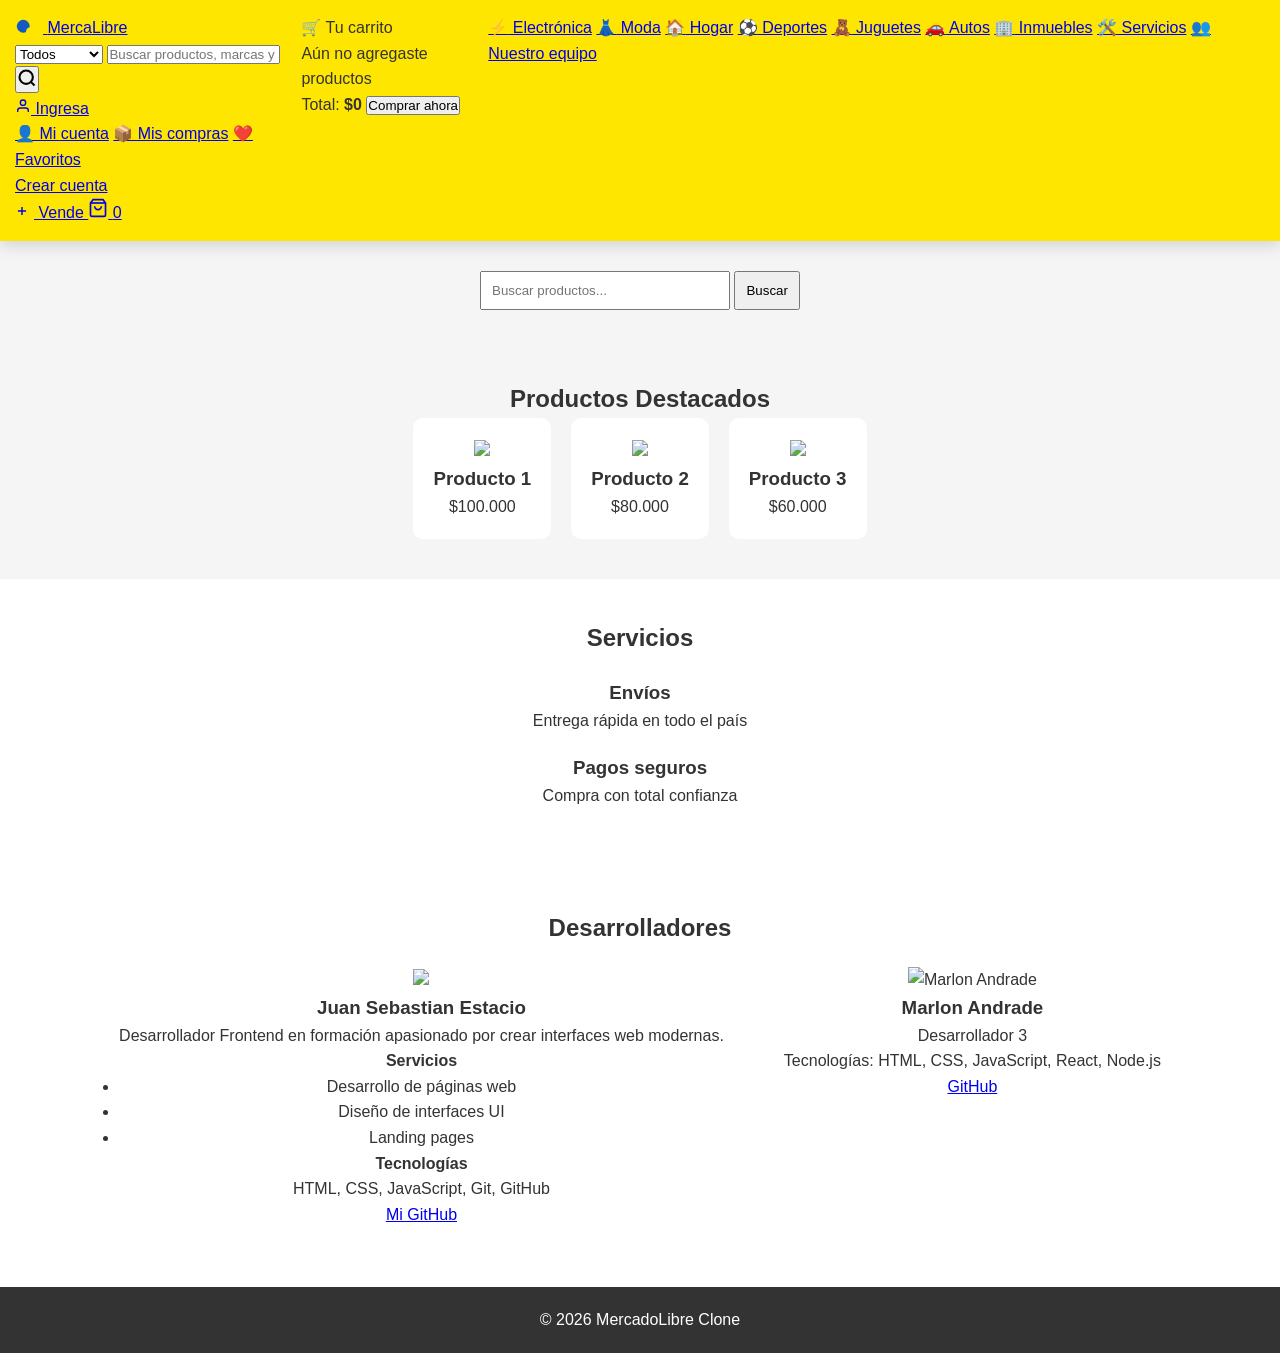
==== index.html @ 64232b06 "fix: corrige rutas de CSS y JS" ====
<!DOCTYPE html>
<html lang="es">

<head>
  <meta charset="UTF-8">
  <title>MercadoLibre Clone</title>
  <link rel="stylesheet" href="style.css">
  <script src="script.js" defer></script>
</head>

<body>

  <!-- ═══════════════════════════════════════ NAVBAR ═══════════════════════════════════════ -->
<nav class="navbar">
  <div class="nav-inner">
    <a href="#" class="logo">
      <svg width="22" height="22" viewBox="0 0 24 24" fill="none" style="display:inline;vertical-align:middle;margin-right:6px">
        <circle cx="9" cy="9" r="7" fill="#1259C3"/><circle cx="17" cy="15" r="5" fill="#FFE600"/>
      </svg>
      <span class="logo-merca">Merca</span><span class="logo-libre">Libre</span>
    </a>

    <div class="search-bar">
      <select class="search-category" id="searchCategory">
        <option>Todos</option>
        <option>Electrónica</option>
        <option>Moda</option>
        <option>Hogar</option>
        <option>Deportes</option>
      </select>
      <input type="text" id="searchInput" placeholder="Buscar productos, marcas y más..."/>
      <button onclick="buscarProducto()">
        <svg xmlns="http://www.w3.org/2000/svg" width="20" height="20" fill="none"
             viewBox="0 0 24 24" stroke="currentColor" stroke-width="2.5">
          <circle cx="11" cy="11" r="8"/><path d="M21 21l-4.35-4.35"/>
        </svg>
      </button>
    </div>

    <div class="nav-links">
      <div class="nav-user-menu">
        <a href="#" class="nav-user-btn">
          <svg width="16" height="16" fill="none" viewBox="0 0 24 24" stroke="currentColor" stroke-width="2">
            <path d="M20 21v-2a4 4 0 0 0-4-4H8a4 4 0 0 0-4 4v2"/>
            <circle cx="12" cy="7" r="4"/>
          </svg>
          Ingresa
        </a>
        <div class="user-dropdown">
          <a href="#">👤 Mi cuenta</a>
          <a href="#">📦 Mis compras</a>
          <a href="#">❤️ Favoritos</a>
          <div class="dropdown-divider"></div>
          <a href="#">Crear cuenta</a>
        </div>
      </div>

      <a href="#" class="nav-sell">
        <svg width="14" height="14" fill="none" viewBox="0 0 24 24" stroke="currentColor" stroke-width="2.5" style="margin-right:5px">
          <path d="M12 5v14M5 12h14"/>
        </svg>
        Vende
      </a>

      <a href="#" class="nav-cart" id="cartBtn" onclick="toggleCart(event)">
        <svg width="20" height="20" fill="none" viewBox="0 0 24 24" stroke="currentColor" stroke-width="2">
          <path d="M6 2L3 6v14a2 2 0 002 2h14a2 2 0 002-2V6l-3-4z"/>
          <line x1="3" y1="6" x2="21" y2="6"/>
          <path d="M16 10a4 4 0 01-8 0"/>
        </svg>
        <span class="cart-badge" id="cartBadge">0</span>
      </a>
    </div>
  </div>

  <!-- Mini carrito desplegable -->
  <div class="mini-cart" id="miniCart">
    <p class="mini-cart-title">🛒 Tu carrito</p>
    <div id="miniCartItems"><p class="empty-cart">Aún no agregaste productos</p></div>
    <div class="mini-cart-footer">
      <span>Total: <strong id="cartTotal">$0</strong></span>
      <button class="btn-checkout">Comprar ahora</button>
    </div>
  </div>

  <div class="nav-cats">
    <a href="#"><span>⚡</span> Electrónica</a>
    <a href="#"><span>👗</span> Moda</a>
    <a href="#"><span>🏠</span> Hogar</a>
    <a href="#"><span>⚽</span> Deportes</a>
    <a href="#"><span>🧸</span> Juguetes</a>
    <a href="#"><span>🚗</span> Autos</a>
    <a href="#"><span>🏢</span> Inmuebles</a>
    <a href="#"><span>🛠️</span> Servicios</a>
    <a href="#portafolio" class="nav-cats-special"><span>👥</span> Nuestro equipo</a>
  </div>
</nav>

  <!-- BUSCADOR -->
  <section class="search">
    <input type="text" placeholder="Buscar productos...">
    <button>Buscar</button>
  </section>

  <!-- PRODUCTOS DESTACADOS -->
  <section class="products">

    <h2>Productos Destacados</h2>

    <div class="product-container">

      <div class="product-card">
        <img src="https://via.placeholder.com/150">
        <h3>Producto 1</h3>
        <p>$100.000</p>
      </div>

      <div class="product-card">
        <img src="https://via.placeholder.com/150">
        <h3>Producto 2</h3>
        <p>$80.000</p>
      </div>

      <div class="product-card">
        <img src="https://via.placeholder.com/150">
        <h3>Producto 3</h3>
        <p>$60.000</p>
      </div>

    </div>

  </section>

  <!-- SERVICIOS -->
  <section class="services">

    <h2>Servicios</h2>

    <div class="service">
      <h3>Envíos</h3>
      <p>Entrega rápida en todo el país</p>
    </div>

    <div class="service">
      <h3>Pagos seguros</h3>
      <p>Compra con total confianza</p>
    </div>

  </section>

  <!-- PORTAFOLIO -->
  <section class="portfolio">

    <h2>Desarrolladores</h2>

    <div class="dev-container">

      <!--PORTAFOLIO DEV 2 -->
      <div class="dev-card">
        <img src="https://via.placeholder.com/100">
        <h3>Juan Sebastian Estacio</h3>
        <p>Desarrollador Frontend en formación apasionado por crear interfaces web modernas.</p>
        <h4>Servicios</h4>
        <ul>
          <li>Desarrollo de páginas web</li>
          <li>Diseño de interfaces UI</li>
          <li>Landing pages</li>
        </ul>
        <h4>Tecnologías</h4>
        <p>HTML, CSS, JavaScript, Git, GitHub</p>
        <a href="https://github.com/JuanSebastianE23">Mi GitHub</a>
      </div>

      <div class="dev-card">
        <img src="https://via.placeholder.com/100" alt="Marlon Andrade">
        <h3>Marlon Andrade</h3>
        <p>Desarrollador 3</p>
        <p>Tecnologías: HTML, CSS, JavaScript, React, Node.js</p>
        <a href="https://github.com/marlonandrade" target="_blank">GitHub</a>
      </div>

    </div>

  </section>

  <!-- FOOTER -->
  <footer>
    <p>© 2026 MercadoLibre Clone</p>
  </footer>

</body>

</html>
---- style.css ----
:root {
  --ml-yellow: #FFE600;
  --ml-yellow-dark: #F2D600;
  --ml-yellow-light: #FFF4B3;
  --ml-blue: #3483FA;
  --ml-blue-dark: #2968C8;
  --ml-blue-light: #E8F1FF;
  --ml-green: #00A650;
  --ml-green-dark: #008C44;
  --ml-black: #333333;
  --ml-gray: #666666;
  --ml-gray-light: #EBEBEB;
  --ml-white: #FFFFFF;
  --shadow-sm: 0 2px 8px rgba(0, 0, 0, 0.1);
  --shadow-md: 0 4px 16px rgba(0, 0, 0, 0.15);
  --shadow-lg: 0 8px 24px rgba(0, 0, 0, 0.2);
  --transition: all 0.3s cubic-bezier(0.4, 0, 0.2, 1);
}

* {
  margin: 0;
  padding: 0;
  box-sizing: border-box;
}

body {
  font-family: 'Segoe UI', 'Proxima Nova', -apple-system, BlinkMacSystemFont, Roboto, Arial, sans-serif;
  color: var(--ml-black);
  line-height: 1.6;
  background-color: var(--ml-gray-light);
  overflow-x: hidden;
}

@keyframes fadeInUp {
  from {
    opacity: 0;
    transform: translateY(30px);
  }
  to {
    opacity: 1;
    transform: translateY(0);
  }
}

@keyframes slideInRight {
  from {
    opacity: 0;
    transform: translateX(-30px);
  }
  to {
    opacity: 1;
    transform: translateX(0);
  }
}

@keyframes pulse {
  0%, 100% {
    transform: scale(1);
  }
  50% {
    transform: scale(1.05);
  }
}

@keyframes bounce {
  0%, 100% {
    transform: translateY(0);
  }
  50% {
    transform: translateY(-10px);
  }
}

@keyframes shimmer {
  0% {
    background-position: -1000px 0;
  }
  100% {
    background-position: 1000px 0;
  }
}

.navbar {
  background: linear-gradient(135deg, var(--ml-yellow) 0%, var(--ml-yellow-dark) 100%);
  padding: 1rem 0;
  box-shadow: var(--shadow-md);
  position: sticky;
  top: 0;
  z-index: 1000;
  animation: slideInRight 0.6s ease-out;
}

.navbar-container {
  max-width: 1200px;
  margin: 0 auto;
  padding: 0 2rem;
  display: flex;
  justify-content: space-between;
  align-items: center;
}

.navbar-logo {
  font-size: 1.8rem;
  font-weight: 700;
  color: var(--ml-black);
  text-decoration: none;
  transition: var(--transition);
  text-shadow: 2px 2px 4px rgba(0, 0, 0, 0.1);
}

.navbar-logo:hover {
  transform: scale(1.1) rotate(-2deg);
  color: var(--ml-blue);
}

.navbar-menu {
  display: flex;
  gap: 2rem;
  list-style: none;
}

.navbar-link {
  color: var(--ml-black);
  text-decoration: none;
  font-weight: 500;
  font-size: 1rem;
  padding: 0.5rem 1rem;
  border-radius: 8px;
  transition: var(--transition);
  position: relative;
}

.navbar-link::after {
  content: '';
  position: absolute;
  bottom: 0;
  left: 50%;
  width: 0;
  height: 3px;
  background: var(--ml-blue);
  transition: var(--transition);
  transform: translateX(-50%);
}

.navbar-link:hover {
  background-color: rgba(255, 255, 255, 0.3);
  transform: translateY(-2px);
}

.navbar-link:hover::after {
  width: 80%;
}

.hero {
  background: linear-gradient(135deg, var(--ml-blue) 0%, var(--ml-blue-dark) 100%);
  color: var(--ml-white);
  padding: 6rem 2rem;
  text-align: center;
  position: relative;
  overflow: hidden;
  animation: fadeInUp 0.8s ease-out;
}

.hero::before {
  content: '';
  position: absolute;
  top: -50%;
  right: -10%;
  width: 500px;
  height: 500px;
  background: rgba(255, 255, 255, 0.1);
  border-radius: 50%;
  animation: pulse 4s ease-in-out infinite;
}

.hero::after {
  content: '';
  position: absolute;
  bottom: -30%;
  left: -5%;
  width: 400px;
  height: 400px;
  background: rgba(255, 255, 255, 0.08);
  border-radius: 50%;
  animation: pulse 5s ease-in-out infinite;
}

.hero-content {
  max-width: 800px;
  margin: 0 auto;
  position: relative;
  z-index: 1;
}

.hero-title {
  font-size: 3.5rem;
  font-weight: 800;
  margin-bottom: 1.5rem;
  text-shadow: 3px 3px 6px rgba(0, 0, 0, 0.3);
  animation: fadeInUp 1s ease-out 0.2s both;
}

.hero-subtitle {
  font-size: 1.5rem;
  margin-bottom: 2.5rem;
  opacity: 0.95;
  font-weight: 300;
  animation: fadeInUp 1s ease-out 0.4s both;
}

.hero-cta {
  display: inline-block;
  background-color: var(--ml-yellow);
  color: var(--ml-black);
  padding: 1rem 3rem;
  font-size: 1.2rem;
  font-weight: 700;
  text-decoration: none;
  border-radius: 50px;
  box-shadow: var(--shadow-lg);
  transition: var(--transition);
  animation: fadeInUp 1s ease-out 0.6s both;
}

.hero-cta:hover {
  background-color: var(--ml-yellow-dark);
  transform: translateY(-5px) scale(1.05);
  box-shadow: 0 12px 32px rgba(0, 0, 0, 0.3);
}

.hero-cta:active {
  transform: translateY(-2px) scale(1.02);
}

.search-section {
  background-color: var(--ml-white);
  padding: 3rem 2rem;
  box-shadow: var(--shadow-sm);
}

.search-container {
  max-width: 800px;
  margin: 0 auto;
}

.search-title {
  text-align: center;
  font-size: 2rem;
  margin-bottom: 2rem;
  color: var(--ml-black);
}

.search-box {
  display: flex;
  gap: 1rem;
  box-shadow: var(--shadow-md);
  border-radius: 12px;
  overflow: hidden;
  transition: var(--transition);
}

.search-box:focus-within {
  box-shadow: 0 6px 20px rgba(52, 131, 250, 0.3);
  transform: translateY(-2px);
}

.search-input {
  flex: 1;
  padding: 1.2rem 1.5rem;
  font-size: 1.1rem;
  border: 2px solid var(--ml-gray-light);
  border-radius: 12px 0 0 12px;
  outline: none;
  transition: var(--transition);
}

.search-input:focus {
  border-color: var(--ml-blue);
}

.search-button {
  background: linear-gradient(135deg, var(--ml-blue) 0%, var(--ml-blue-dark) 100%);
  color: var(--ml-white);
  padding: 1.2rem 2.5rem;
  font-size: 1.1rem;
  font-weight: 600;
  border: none;
  border-radius: 0 12px 12px 0;
  cursor: pointer;
  transition: var(--transition);
}

.search-button:hover {
  background: linear-gradient(135deg, var(--ml-blue-dark) 0%, var(--ml-blue) 100%);
  transform: scale(1.05);
}

.services {
  padding: 4rem 2rem;
  background-color: var(--ml-gray-light);
}

.services-container {
  max-width: 1200px;
  margin: 0 auto;
}

.services-title {
  text-align: center;
  font-size: 2.5rem;
  margin-bottom: 3rem;
  color: var(--ml-black);
}

.services-grid {
  display: grid;
  grid-template-columns: repeat(auto-fit, minmax(280px, 1fr));
  gap: 2rem;
}

.service-card {
  background-color: var(--ml-white);
  padding: 2.5rem;
  border-radius: 16px;
  box-shadow: var(--shadow-sm);
  transition: var(--transition);
  text-align: center;
  position: relative;
  overflow: hidden;
}

.service-card::before {
  content: '';
  position: absolute;
  top: 0;
  left: -100%;
  width: 100%;
  height: 100%;
  background: linear-gradient(90deg, transparent, rgba(255, 255, 255, 0.4), transparent);
  transition: var(--transition);
}

.service-card:hover::before {
  left: 100%;
  transition: left 0.6s ease;
}

.service-card:hover {
  transform: translateY(-10px) scale(1.02);
  box-shadow: var(--shadow-lg);
}

.service-icon {
  font-size: 3.5rem;
  margin-bottom: 1.5rem;
  display: inline-block;
  transition: var(--transition);
}

.service-card:hover .service-icon {
  transform: scale(1.2) rotate(10deg);
}

.service-title {
  font-size: 1.5rem;
  margin-bottom: 1rem;
  color: var(--ml-blue);
}

.service-description {
  color: var(--ml-gray);
  line-height: 1.8;
}

.portfolio {
  padding: 4rem 2rem;
  background-color: var(--ml-white);
}

.portfolio-container {
  max-width: 1200px;
  margin: 0 auto;
}

.portfolio-title {
  text-align: center;
  font-size: 2.5rem;
  margin-bottom: 3rem;
  color: var(--ml-black);
}

.portfolio-grid {
  display: grid;
  grid-template-columns: repeat(auto-fit, minmax(300px, 1fr));
  gap: 2rem;
}

.portfolio-item {
  background-color: var(--ml-gray-light);
  border-radius: 16px;
  overflow: hidden;
  box-shadow: var(--shadow-sm);
  transition: var(--transition);
  cursor: pointer;
}

.portfolio-item:hover {
  transform: translateY(-8px);
  box-shadow: var(--shadow-lg);
}

.portfolio-image {
  width: 100%;
  height: 250px;
  object-fit: cover;
  transition: var(--transition);
}

.portfolio-item:hover .portfolio-image {
  transform: scale(1.1);
}

.portfolio-info {
  padding: 1.5rem;
}

.portfolio-item-title {
  font-size: 1.3rem;
  margin-bottom: 0.5rem;
  color: var(--ml-blue);
}

.portfolio-item-description {
  color: var(--ml-gray);
}

.footer {
  background: linear-gradient(135deg, var(--ml-black) 0%, var(--ml-gray) 100%);
  color: var(--ml-white);
  padding: 3rem 2rem 1.5rem;
}

.footer-container {
  max-width: 1200px;
  margin: 0 auto;
  display: grid;
  grid-template-columns: repeat(auto-fit, minmax(250px, 1fr));
  gap: 2rem;
  margin-bottom: 2rem;
}

.footer-section h3 {
  margin-bottom: 1rem;
  color: var(--ml-yellow);
  font-size: 1.3rem;
}

.footer-section p,
.footer-section a {
  color: rgba(255, 255, 255, 0.8);
  text-decoration: none;
  display: block;
  margin-bottom: 0.5rem;
  transition: var(--transition);
}

.footer-section a:hover {
  color: var(--ml-yellow);
  transform: translateX(5px);
}

.footer-bottom {
  text-align: center;
  padding-top: 2rem;
  border-top: 1px solid rgba(255, 255, 255, 0.1);
  color: rgba(255, 255, 255, 0.6);
}

.btn {
  display: inline-block;
  padding: 0.8rem 2rem;
  border-radius: 8px;
  text-decoration: none;
  font-weight: 600;
  transition: var(--transition);
  cursor: pointer;
  border: none;
  font-size: 1rem;
}

.btn-primary {
  background-color: var(--ml-blue);
  color: var(--ml-white);
}

.btn-primary:hover {
  background-color: var(--ml-blue-dark);
  transform: translateY(-2px);
  box-shadow: var(--shadow-md);
}

.btn-secondary {
  background-color: var(--ml-yellow);
  color: var(--ml-black);
}

.btn-secondary:hover {
  background-color: var(--ml-yellow-dark);
  transform: translateY(-2px);
  box-shadow: var(--shadow-md);
}

@media (max-width: 768px) {
  .navbar-menu {
    flex-direction: column;
    gap: 1rem;
  }
  
  .hero-title {
    font-size: 2.5rem;
  }
  
  .hero-subtitle {
    font-size: 1.2rem;
  }
  
  .search-box {
    flex-direction: column;
  }
  
  .search-input,
  .search-button {
    border-radius: 12px;
  }
  
  .services-grid,
  .portfolio-grid {
    grid-template-columns: 1fr;
  }
}
body{
font-family: Arial;
margin:0;
background:#f5f5f5;
}

/* NAVBAR */

.navbar{
background:#ffe600;
display:flex;
justify-content:space-between;
padding:15px;
}

.navbar ul{
list-style:none;
display:flex;
gap:20px;
}

/* SEARCH */

.search{
text-align:center;
padding:30px;
}

.search input{
padding:10px;
width:250px;
}

.search button{
padding:10px;
}

/* PRODUCTS */

.products{
padding:40px;
text-align:center;
}

.product-container{
display:flex;
justify-content:center;
gap:20px;
}

.product-card{
background:white;
padding:20px;
border-radius:10px;
}

/* SERVICES */

.services{
background:#fff;
padding:40px;
text-align:center;
}

.service{
margin:20px;
}

/* PORTFOLIO */

.portfolio{
padding:40px;
text-align:center;
}

.dev-container{
display:flex;
justify-content:center;
gap:20px;
}

.dev-card{
background:white;
padding:20px;
border-radius:10px;
}

/* FOOTER */

footer{
background:#333;
color:white;
text-align:center;
padding:20px;
}
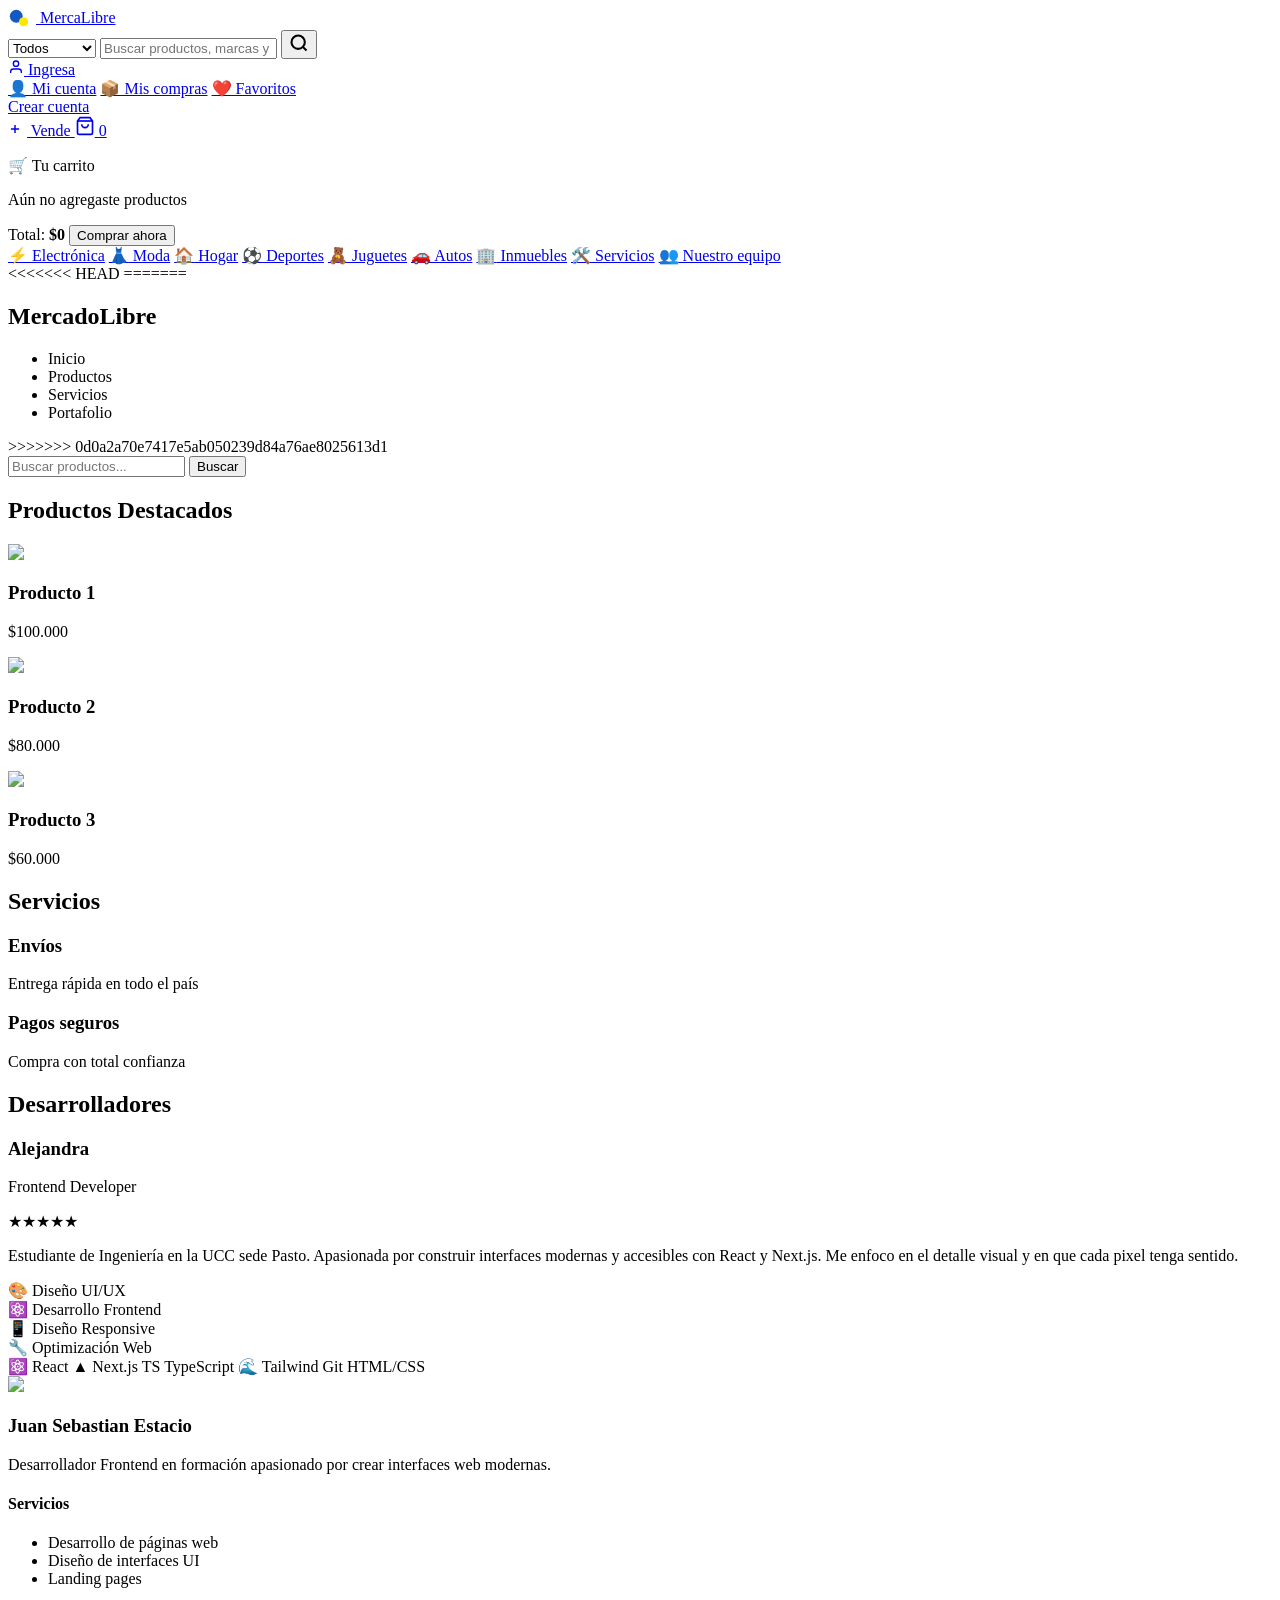
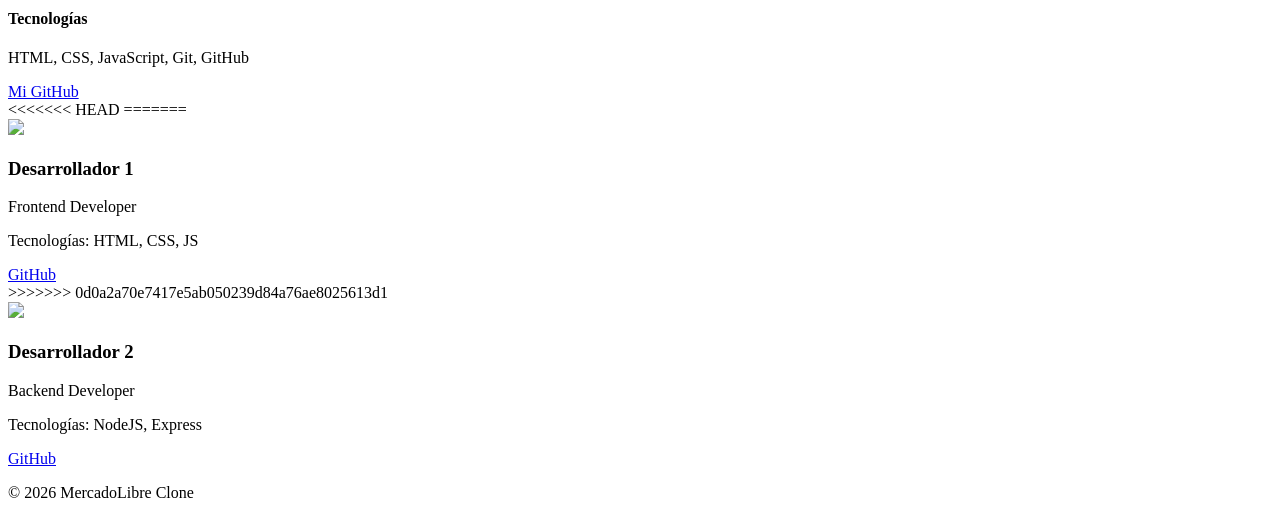
==== commit b0faeba2: "portafolio" ====
--- a/index.html
+++ b/index.html
@@ -4,8 +4,7 @@
 <head>
   <meta charset="UTF-8">
   <title>MercadoLibre Clone</title>
-  <link rel="stylesheet" href="style.css">
-  <script src="script.js" defer></script>
+  <link rel="stylesheet" href="css/styles.css">
 </head>
 
 <body>
@@ -95,6 +94,19 @@
     <a href="#portafolio" class="nav-cats-special"><span>👥</span> Nuestro equipo</a>
   </div>
 </nav>
+<<<<<<< HEAD
+=======
+  <!-- NAVBAR -->
+  <nav class="navbar">
+    <h1>MercadoLibre</h1>
+    <ul>
+      <li>Inicio</li>
+      <li>Productos</li>
+      <li>Servicios</li>
+      <li>Portafolio</li>
+    </ul>
+  </nav>
+>>>>>>> 0d0a2a70e7417e5ab050239d84a76ae8025613d1
 
   <!-- BUSCADOR -->
   <section class="search">
@@ -155,28 +167,80 @@
 
     <div class="dev-container">
 
+      <!-- ─── PORTAFOLIO DEV 1 ALEJANDRA ─── -->
+
+    <div class="dev-card-title">
+      <h3 class="dev-name">Alejandra</h3>
+      <p class="dev-role">Frontend Developer</p>
+      <div class="dev-stars">★★★★★</div>
+    </div>
+  </div>
+
+  <p class="dev-desc">
+    Estudiante de Ingeniería en la UCC sede Pasto.
+    Apasionada por construir interfaces modernas y accesibles con React y Next.js.
+    Me enfoco en el detalle visual y en que cada pixel tenga sentido.
+  </p>
+
+  <div class="dev-skills-row">
+    <div class="dev-skill-item">🎨 Diseño UI/UX</div>
+    <div class="dev-skill-item">⚛️ Desarrollo Frontend</div>
+    <div class="dev-skill-item">📱 Diseño Responsive</div>
+    <div class="dev-skill-item">🔧 Optimización Web</div>
+  </div>
+
+  <div class="dev-techs">
+    <span class="tech-tag tech-react">⚛️ React</span>
+    <span class="tech-tag tech-next">▲ Next.js</span>
+    <span class="tech-tag tech-ts">TS TypeScript</span>
+    <span class="tech-tag tech-tw">🌊 Tailwind</span>
+    <span class="tech-tag">Git</span>
+    <span class="tech-tag">HTML/CSS</span>
+  </div>
+
+
       <!--PORTAFOLIO DEV 2 -->
+
+<div class="dev-card">
+
+  <img src="https://via.placeholder.com/100">
+
+  <h3>Juan Sebastian Estacio</h3>
+
+  <p>Desarrollador Frontend en formación apasionado por crear interfaces web modernas.</p>
+
+  <h4>Servicios</h4>
+
+  <ul>
+    <li>Desarrollo de páginas web</li>
+    <li>Diseño de interfaces UI</li>
+    <li>Landing pages</li>
+  </ul>
+
+  <h4>Tecnologías</h4>
+
+  <p>HTML, CSS, JavaScript, Git, GitHub</p>
+
+  <a href="https://github.com/JuanSebastianE23">Mi GitHub</a>
+
+</div>
+<<<<<<< HEAD
+=======
       <div class="dev-card">
         <img src="https://via.placeholder.com/100">
-        <h3>Juan Sebastian Estacio</h3>
-        <p>Desarrollador Frontend en formación apasionado por crear interfaces web modernas.</p>
-        <h4>Servicios</h4>
-        <ul>
-          <li>Desarrollo de páginas web</li>
-          <li>Diseño de interfaces UI</li>
-          <li>Landing pages</li>
-        </ul>
-        <h4>Tecnologías</h4>
-        <p>HTML, CSS, JavaScript, Git, GitHub</p>
-        <a href="https://github.com/JuanSebastianE23">Mi GitHub</a>
-      </div>
+        <h3>Desarrollador 1</h3>
+        <p>Frontend Developer</p>
+        <p>Tecnologías: HTML, CSS, JS</p>
+        <a href="#">GitHub</a>
+      </div>
+>>>>>>> 0d0a2a70e7417e5ab050239d84a76ae8025613d1
 
       <div class="dev-card">
-        <img src="https://via.placeholder.com/100" alt="Marlon Andrade">
-        <h3>Marlon Andrade</h3>
-        <p>Desarrollador 3</p>
-        <p>Tecnologías: HTML, CSS, JavaScript, React, Node.js</p>
-        <a href="https://github.com/marlonandrade" target="_blank">GitHub</a>
+        <img src="https://via.placeholder.com/100">
+        <h3>Desarrollador 2</h3>
+        <p>Backend Developer</p>
+        <p>Tecnologías: NodeJS, Express</p>
+        <a href="#">GitHub</a>
       </div>
 
     </div>
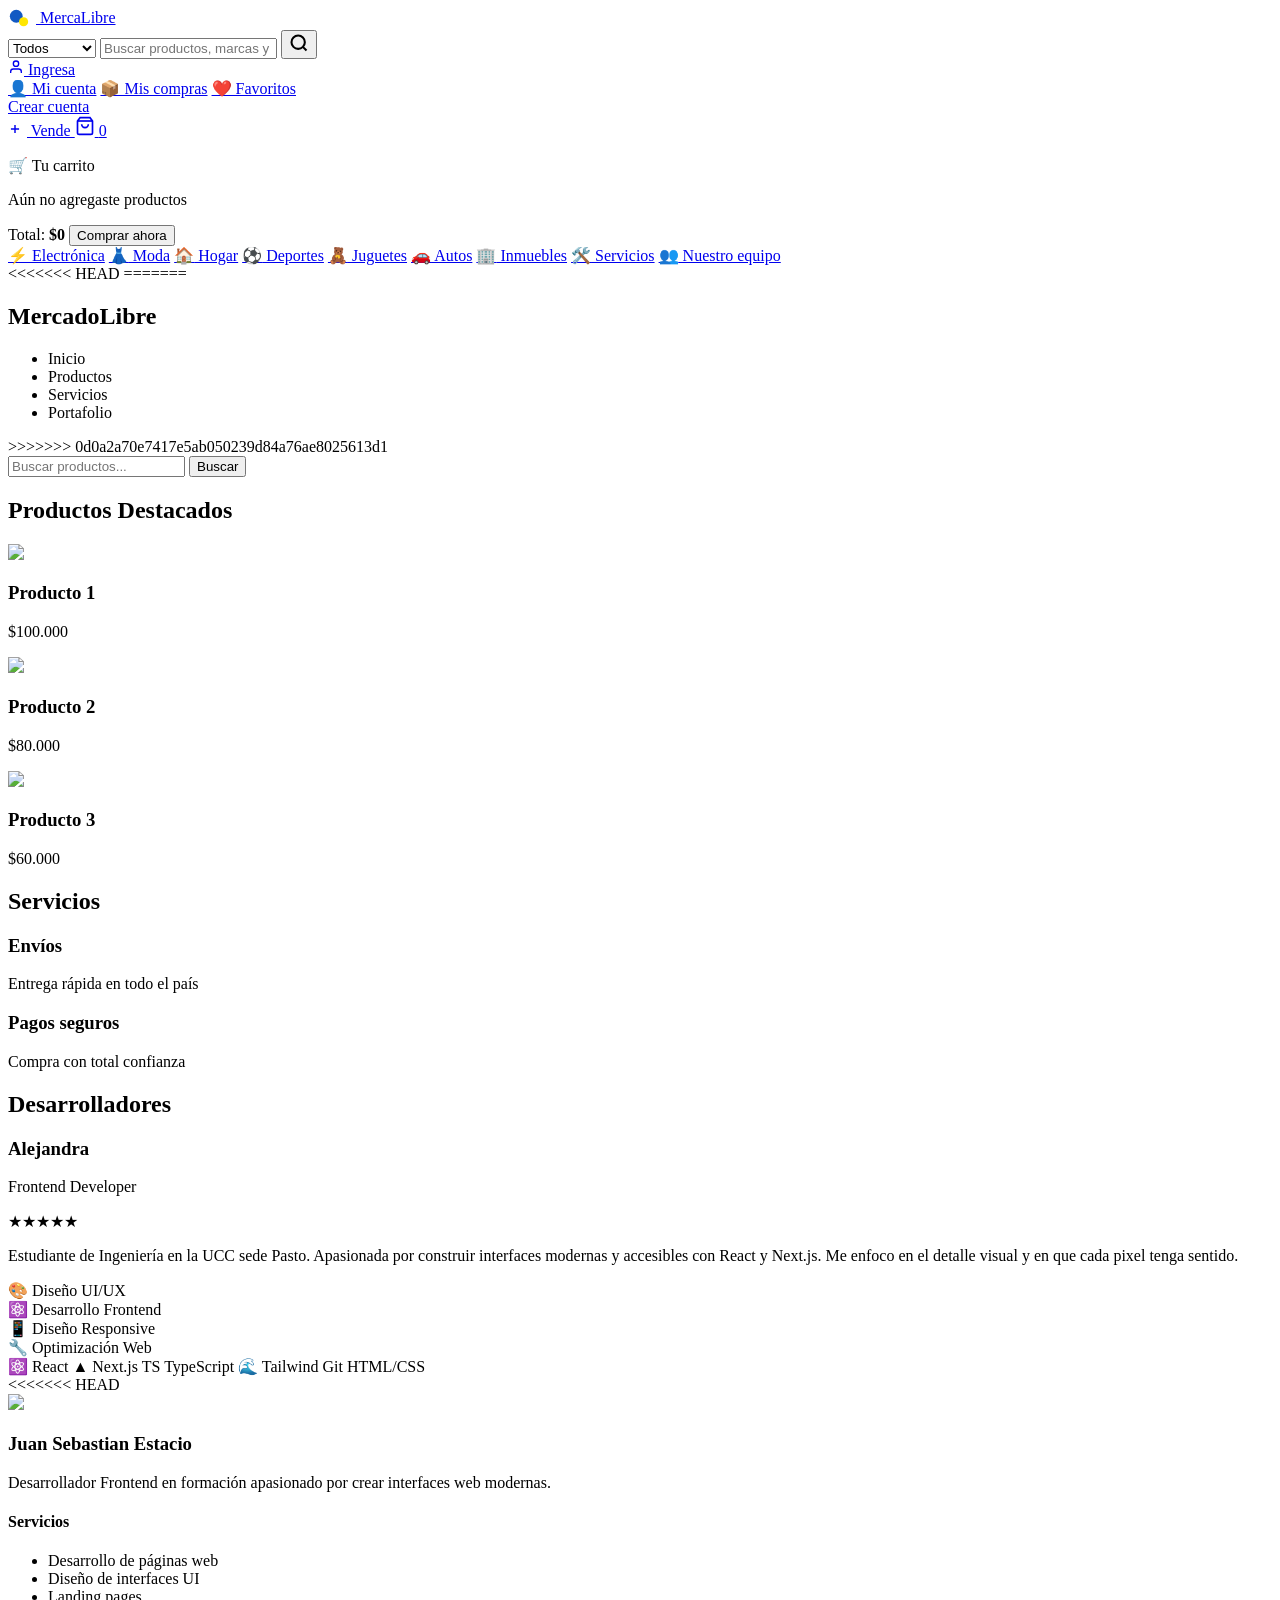
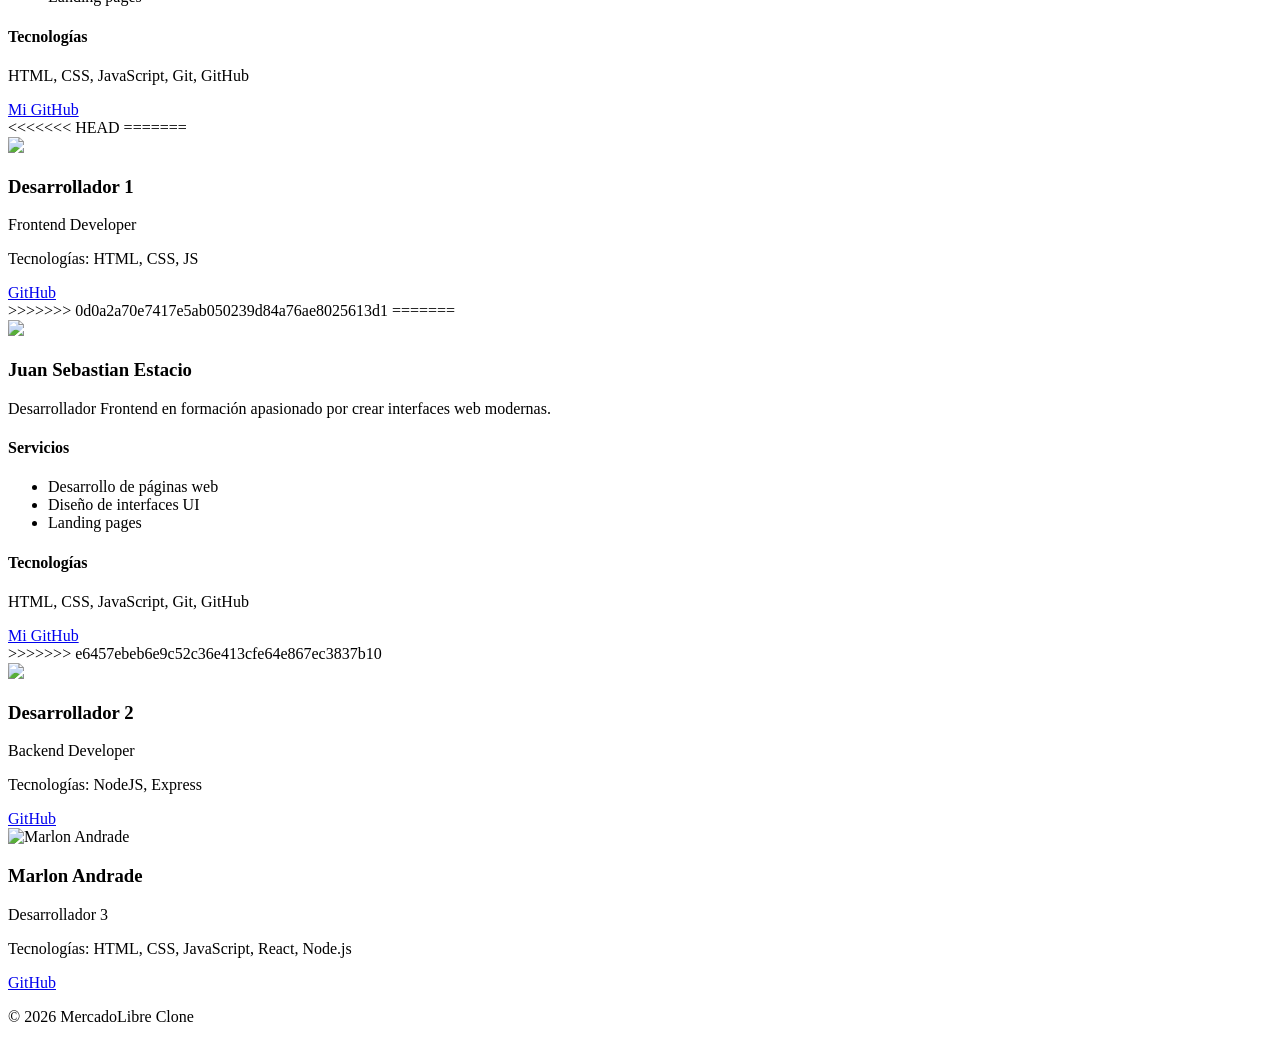
==== commit ea457dde: "merge: integra cambios feature/navbar" ====
--- a/index.html
+++ b/index.html
@@ -200,6 +200,7 @@
 
 
       <!--PORTAFOLIO DEV 2 -->
+<<<<<<< HEAD
 
 <div class="dev-card">
 
@@ -234,6 +235,22 @@
         <a href="#">GitHub</a>
       </div>
 >>>>>>> 0d0a2a70e7417e5ab050239d84a76ae8025613d1
+=======
+      <div class="dev-card">
+        <img src="https://via.placeholder.com/100">
+        <h3>Juan Sebastian Estacio</h3>
+        <p>Desarrollador Frontend en formación apasionado por crear interfaces web modernas.</p>
+        <h4>Servicios</h4>
+        <ul>
+          <li>Desarrollo de páginas web</li>
+          <li>Diseño de interfaces UI</li>
+          <li>Landing pages</li>
+        </ul>
+        <h4>Tecnologías</h4>
+        <p>HTML, CSS, JavaScript, Git, GitHub</p>
+        <a href="https://github.com/JuanSebastianE23">Mi GitHub</a>
+      </div>
+>>>>>>> e6457ebeb6e9c52c36e413cfe64e867ec3837b10
 
       <div class="dev-card">
         <img src="https://via.placeholder.com/100">
@@ -243,6 +260,14 @@
         <a href="#">GitHub</a>
       </div>
 
+      <div class="dev-card">
+        <img src="https://via.placeholder.com/100" alt="Marlon Andrade">
+        <h3>Marlon Andrade</h3>
+        <p>Desarrollador 3</p>
+        <p>Tecnologías: HTML, CSS, JavaScript, React, Node.js</p>
+        <a href="https://github.com/marlonandrade" target="_blank">GitHub</a>
+      </div>
+
     </div>
 
   </section>
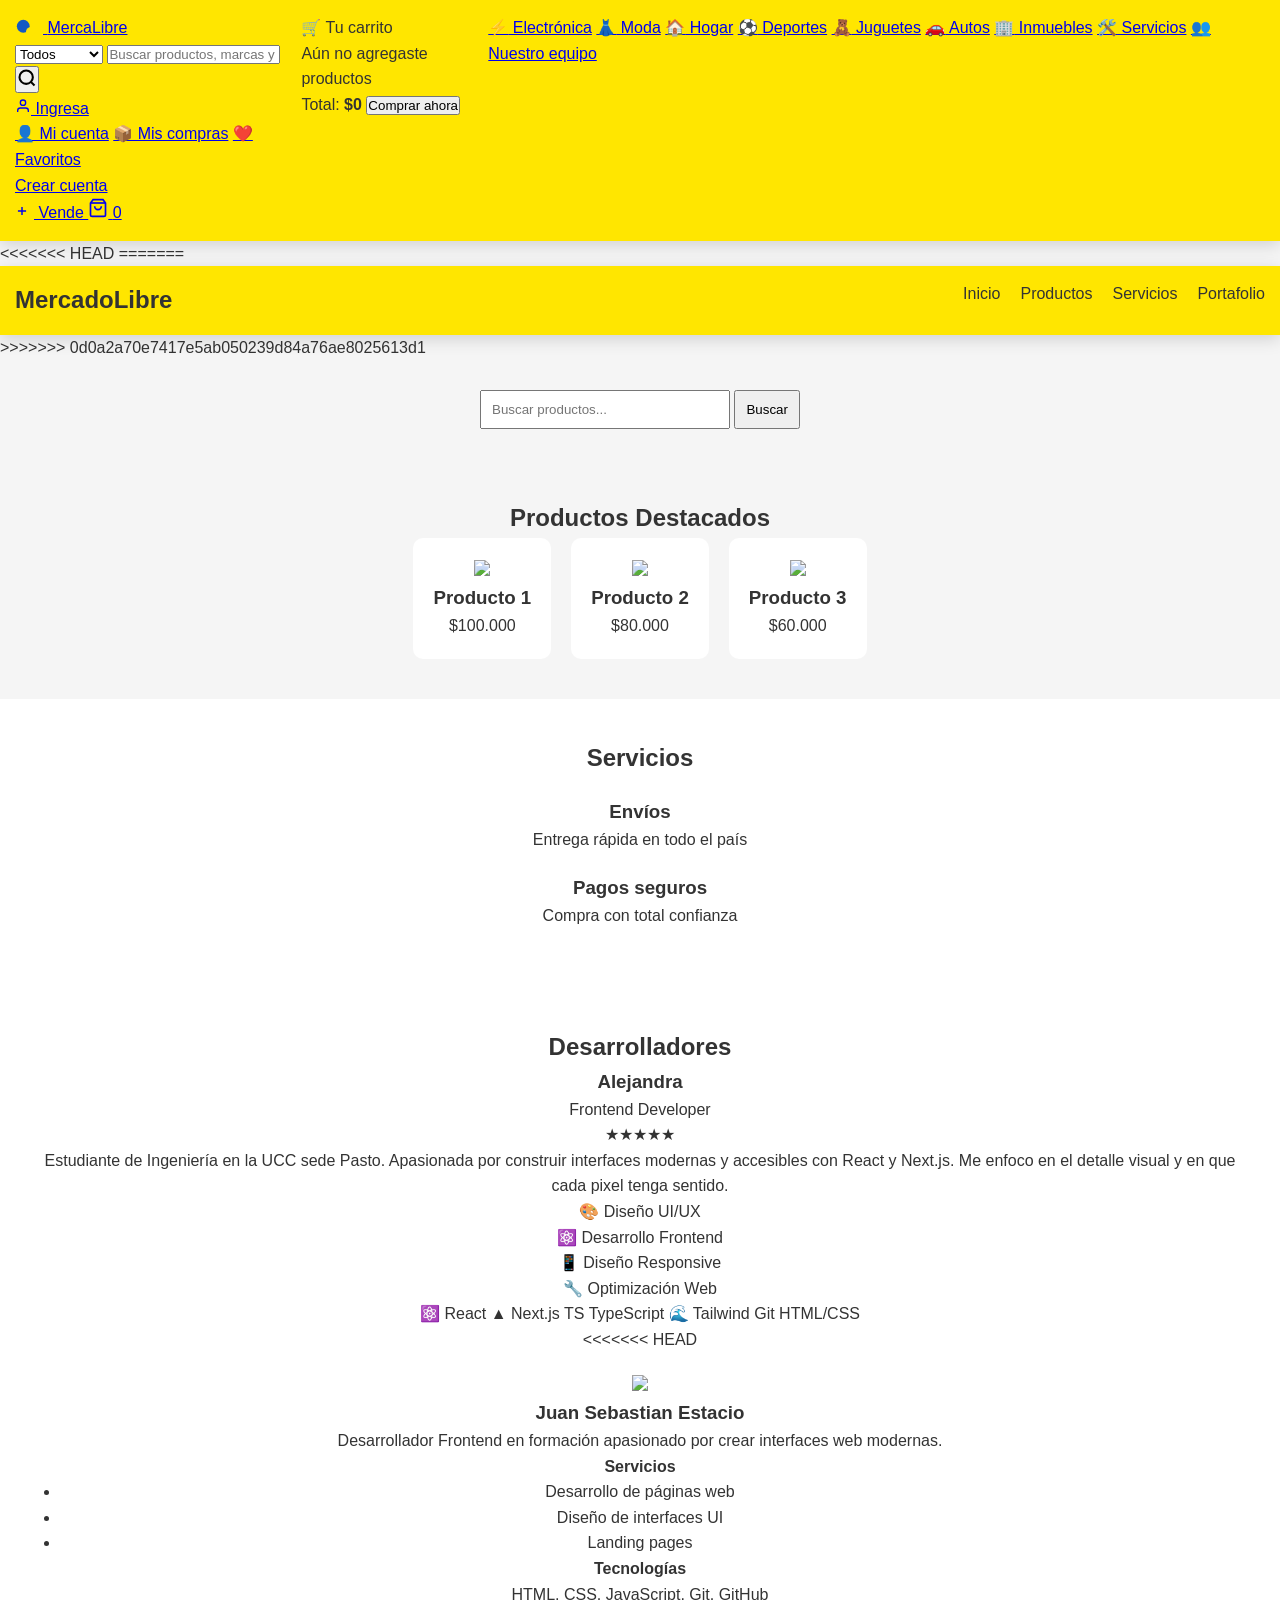
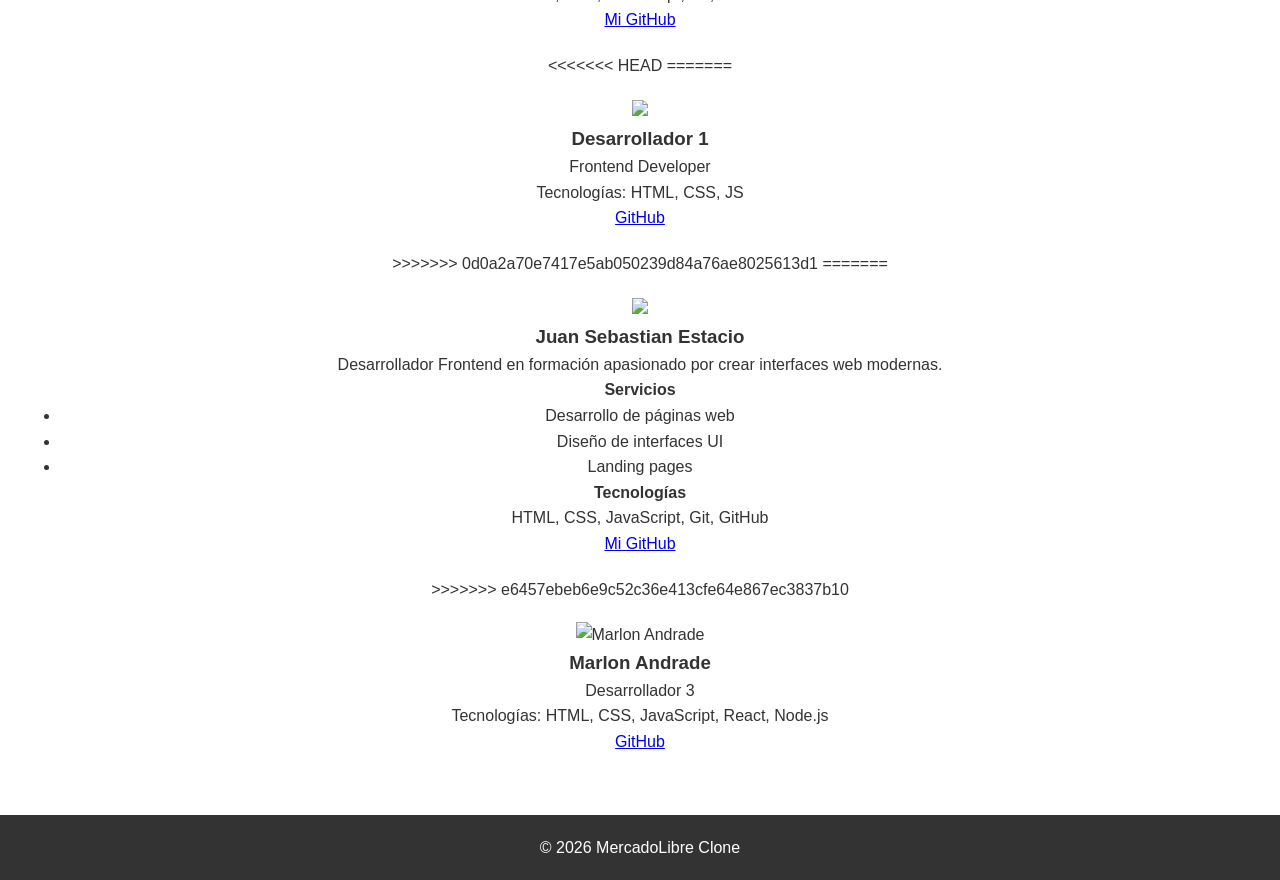
==== commit c4a46197: "Merge pull request #7 from JuanSebastianE23/develop fix: corrige rutas de CSS y JS" ====
--- a/index.html
+++ b/index.html
@@ -4,7 +4,8 @@
 <head>
   <meta charset="UTF-8">
   <title>MercadoLibre Clone</title>
-  <link rel="stylesheet" href="css/styles.css">
+  <link rel="stylesheet" href="style.css">
+  <script src="script.js" defer></script>
 </head>
 
 <body>
@@ -253,14 +254,6 @@
 >>>>>>> e6457ebeb6e9c52c36e413cfe64e867ec3837b10
 
       <div class="dev-card">
-        <img src="https://via.placeholder.com/100">
-        <h3>Desarrollador 2</h3>
-        <p>Backend Developer</p>
-        <p>Tecnologías: NodeJS, Express</p>
-        <a href="#">GitHub</a>
-      </div>
-
-      <div class="dev-card">
         <img src="https://via.placeholder.com/100" alt="Marlon Andrade">
         <h3>Marlon Andrade</h3>
         <p>Desarrollador 3</p>
--- a/style.css
+++ b/style.css
@@ -0,0 +1,636 @@
+
+:root {
+  --ml-yellow: #FFE600;
+  --ml-yellow-dark: #F2D600;
+  --ml-yellow-light: #FFF4B3;
+  --ml-blue: #3483FA;
+  --ml-blue-dark: #2968C8;
+  --ml-blue-light: #E8F1FF;
+  --ml-green: #00A650;
+  --ml-green-dark: #008C44;
+  --ml-black: #333333;
+  --ml-gray: #666666;
+  --ml-gray-light: #EBEBEB;
+  --ml-white: #FFFFFF;
+  --shadow-sm: 0 2px 8px rgba(0, 0, 0, 0.1);
+  --shadow-md: 0 4px 16px rgba(0, 0, 0, 0.15);
+  --shadow-lg: 0 8px 24px rgba(0, 0, 0, 0.2);
+  --transition: all 0.3s cubic-bezier(0.4, 0, 0.2, 1);
+}
+
+* {
+  margin: 0;
+  padding: 0;
+  box-sizing: border-box;
+}
+
+body {
+  font-family: 'Segoe UI', 'Proxima Nova', -apple-system, BlinkMacSystemFont, Roboto, Arial, sans-serif;
+  color: var(--ml-black);
+  line-height: 1.6;
+  background-color: var(--ml-gray-light);
+  overflow-x: hidden;
+}
+
+@keyframes fadeInUp {
+  from {
+    opacity: 0;
+    transform: translateY(30px);
+  }
+  to {
+    opacity: 1;
+    transform: translateY(0);
+  }
+}
+
+@keyframes slideInRight {
+  from {
+    opacity: 0;
+    transform: translateX(-30px);
+  }
+  to {
+    opacity: 1;
+    transform: translateX(0);
+  }
+}
+
+@keyframes pulse {
+  0%, 100% {
+    transform: scale(1);
+  }
+  50% {
+    transform: scale(1.05);
+  }
+}
+
+@keyframes bounce {
+  0%, 100% {
+    transform: translateY(0);
+  }
+  50% {
+    transform: translateY(-10px);
+  }
+}
+
+@keyframes shimmer {
+  0% {
+    background-position: -1000px 0;
+  }
+  100% {
+    background-position: 1000px 0;
+  }
+}
+
+.navbar {
+  background: linear-gradient(135deg, var(--ml-yellow) 0%, var(--ml-yellow-dark) 100%);
+  padding: 1rem 0;
+  box-shadow: var(--shadow-md);
+  position: sticky;
+  top: 0;
+  z-index: 1000;
+  animation: slideInRight 0.6s ease-out;
+}
+
+.navbar-container {
+  max-width: 1200px;
+  margin: 0 auto;
+  padding: 0 2rem;
+  display: flex;
+  justify-content: space-between;
+  align-items: center;
+}
+
+.navbar-logo {
+  font-size: 1.8rem;
+  font-weight: 700;
+  color: var(--ml-black);
+  text-decoration: none;
+  transition: var(--transition);
+  text-shadow: 2px 2px 4px rgba(0, 0, 0, 0.1);
+}
+
+.navbar-logo:hover {
+  transform: scale(1.1) rotate(-2deg);
+  color: var(--ml-blue);
+}
+
+.navbar-menu {
+  display: flex;
+  gap: 2rem;
+  list-style: none;
+}
+
+.navbar-link {
+  color: var(--ml-black);
+  text-decoration: none;
+  font-weight: 500;
+  font-size: 1rem;
+  padding: 0.5rem 1rem;
+  border-radius: 8px;
+  transition: var(--transition);
+  position: relative;
+}
+
+.navbar-link::after {
+  content: '';
+  position: absolute;
+  bottom: 0;
+  left: 50%;
+  width: 0;
+  height: 3px;
+  background: var(--ml-blue);
+  transition: var(--transition);
+  transform: translateX(-50%);
+}
+
+.navbar-link:hover {
+  background-color: rgba(255, 255, 255, 0.3);
+  transform: translateY(-2px);
+}
+
+.navbar-link:hover::after {
+  width: 80%;
+}
+
+.hero {
+  background: linear-gradient(135deg, var(--ml-blue) 0%, var(--ml-blue-dark) 100%);
+  color: var(--ml-white);
+  padding: 6rem 2rem;
+  text-align: center;
+  position: relative;
+  overflow: hidden;
+  animation: fadeInUp 0.8s ease-out;
+}
+
+.hero::before {
+  content: '';
+  position: absolute;
+  top: -50%;
+  right: -10%;
+  width: 500px;
+  height: 500px;
+  background: rgba(255, 255, 255, 0.1);
+  border-radius: 50%;
+  animation: pulse 4s ease-in-out infinite;
+}
+
+.hero::after {
+  content: '';
+  position: absolute;
+  bottom: -30%;
+  left: -5%;
+  width: 400px;
+  height: 400px;
+  background: rgba(255, 255, 255, 0.08);
+  border-radius: 50%;
+  animation: pulse 5s ease-in-out infinite;
+}
+
+.hero-content {
+  max-width: 800px;
+  margin: 0 auto;
+  position: relative;
+  z-index: 1;
+}
+
+.hero-title {
+  font-size: 3.5rem;
+  font-weight: 800;
+  margin-bottom: 1.5rem;
+  text-shadow: 3px 3px 6px rgba(0, 0, 0, 0.3);
+  animation: fadeInUp 1s ease-out 0.2s both;
+}
+
+.hero-subtitle {
+  font-size: 1.5rem;
+  margin-bottom: 2.5rem;
+  opacity: 0.95;
+  font-weight: 300;
+  animation: fadeInUp 1s ease-out 0.4s both;
+}
+
+.hero-cta {
+  display: inline-block;
+  background-color: var(--ml-yellow);
+  color: var(--ml-black);
+  padding: 1rem 3rem;
+  font-size: 1.2rem;
+  font-weight: 700;
+  text-decoration: none;
+  border-radius: 50px;
+  box-shadow: var(--shadow-lg);
+  transition: var(--transition);
+  animation: fadeInUp 1s ease-out 0.6s both;
+}
+
+.hero-cta:hover {
+  background-color: var(--ml-yellow-dark);
+  transform: translateY(-5px) scale(1.05);
+  box-shadow: 0 12px 32px rgba(0, 0, 0, 0.3);
+}
+
+.hero-cta:active {
+  transform: translateY(-2px) scale(1.02);
+}
+
+.search-section {
+  background-color: var(--ml-white);
+  padding: 3rem 2rem;
+  box-shadow: var(--shadow-sm);
+}
+
+.search-container {
+  max-width: 800px;
+  margin: 0 auto;
+}
+
+.search-title {
+  text-align: center;
+  font-size: 2rem;
+  margin-bottom: 2rem;
+  color: var(--ml-black);
+}
+
+.search-box {
+  display: flex;
+  gap: 1rem;
+  box-shadow: var(--shadow-md);
+  border-radius: 12px;
+  overflow: hidden;
+  transition: var(--transition);
+}
+
+.search-box:focus-within {
+  box-shadow: 0 6px 20px rgba(52, 131, 250, 0.3);
+  transform: translateY(-2px);
+}
+
+.search-input {
+  flex: 1;
+  padding: 1.2rem 1.5rem;
+  font-size: 1.1rem;
+  border: 2px solid var(--ml-gray-light);
+  border-radius: 12px 0 0 12px;
+  outline: none;
+  transition: var(--transition);
+}
+
+.search-input:focus {
+  border-color: var(--ml-blue);
+}
+
+.search-button {
+  background: linear-gradient(135deg, var(--ml-blue) 0%, var(--ml-blue-dark) 100%);
+  color: var(--ml-white);
+  padding: 1.2rem 2.5rem;
+  font-size: 1.1rem;
+  font-weight: 600;
+  border: none;
+  border-radius: 0 12px 12px 0;
+  cursor: pointer;
+  transition: var(--transition);
+}
+
+.search-button:hover {
+  background: linear-gradient(135deg, var(--ml-blue-dark) 0%, var(--ml-blue) 100%);
+  transform: scale(1.05);
+}
+
+.services {
+  padding: 4rem 2rem;
+  background-color: var(--ml-gray-light);
+}
+
+.services-container {
+  max-width: 1200px;
+  margin: 0 auto;
+}
+
+.services-title {
+  text-align: center;
+  font-size: 2.5rem;
+  margin-bottom: 3rem;
+  color: var(--ml-black);
+}
+
+.services-grid {
+  display: grid;
+  grid-template-columns: repeat(auto-fit, minmax(280px, 1fr));
+  gap: 2rem;
+}
+
+.service-card {
+  background-color: var(--ml-white);
+  padding: 2.5rem;
+  border-radius: 16px;
+  box-shadow: var(--shadow-sm);
+  transition: var(--transition);
+  text-align: center;
+  position: relative;
+  overflow: hidden;
+}
+
+.service-card::before {
+  content: '';
+  position: absolute;
+  top: 0;
+  left: -100%;
+  width: 100%;
+  height: 100%;
+  background: linear-gradient(90deg, transparent, rgba(255, 255, 255, 0.4), transparent);
+  transition: var(--transition);
+}
+
+.service-card:hover::before {
+  left: 100%;
+  transition: left 0.6s ease;
+}
+
+.service-card:hover {
+  transform: translateY(-10px) scale(1.02);
+  box-shadow: var(--shadow-lg);
+}
+
+.service-icon {
+  font-size: 3.5rem;
+  margin-bottom: 1.5rem;
+  display: inline-block;
+  transition: var(--transition);
+}
+
+.service-card:hover .service-icon {
+  transform: scale(1.2) rotate(10deg);
+}
+
+.service-title {
+  font-size: 1.5rem;
+  margin-bottom: 1rem;
+  color: var(--ml-blue);
+}
+
+.service-description {
+  color: var(--ml-gray);
+  line-height: 1.8;
+}
+
+.portfolio {
+  padding: 4rem 2rem;
+  background-color: var(--ml-white);
+}
+
+.portfolio-container {
+  max-width: 1200px;
+  margin: 0 auto;
+}
+
+.portfolio-title {
+  text-align: center;
+  font-size: 2.5rem;
+  margin-bottom: 3rem;
+  color: var(--ml-black);
+}
+
+.portfolio-grid {
+  display: grid;
+  grid-template-columns: repeat(auto-fit, minmax(300px, 1fr));
+  gap: 2rem;
+}
+
+.portfolio-item {
+  background-color: var(--ml-gray-light);
+  border-radius: 16px;
+  overflow: hidden;
+  box-shadow: var(--shadow-sm);
+  transition: var(--transition);
+  cursor: pointer;
+}
+
+.portfolio-item:hover {
+  transform: translateY(-8px);
+  box-shadow: var(--shadow-lg);
+}
+
+.portfolio-image {
+  width: 100%;
+  height: 250px;
+  object-fit: cover;
+  transition: var(--transition);
+}
+
+.portfolio-item:hover .portfolio-image {
+  transform: scale(1.1);
+}
+
+.portfolio-info {
+  padding: 1.5rem;
+}
+
+.portfolio-item-title {
+  font-size: 1.3rem;
+  margin-bottom: 0.5rem;
+  color: var(--ml-blue);
+}
+
+.portfolio-item-description {
+  color: var(--ml-gray);
+}
+
+.footer {
+  background: linear-gradient(135deg, var(--ml-black) 0%, var(--ml-gray) 100%);
+  color: var(--ml-white);
+  padding: 3rem 2rem 1.5rem;
+}
+
+.footer-container {
+  max-width: 1200px;
+  margin: 0 auto;
+  display: grid;
+  grid-template-columns: repeat(auto-fit, minmax(250px, 1fr));
+  gap: 2rem;
+  margin-bottom: 2rem;
+}
+
+.footer-section h3 {
+  margin-bottom: 1rem;
+  color: var(--ml-yellow);
+  font-size: 1.3rem;
+}
+
+.footer-section p,
+.footer-section a {
+  color: rgba(255, 255, 255, 0.8);
+  text-decoration: none;
+  display: block;
+  margin-bottom: 0.5rem;
+  transition: var(--transition);
+}
+
+.footer-section a:hover {
+  color: var(--ml-yellow);
+  transform: translateX(5px);
+}
+
+.footer-bottom {
+  text-align: center;
+  padding-top: 2rem;
+  border-top: 1px solid rgba(255, 255, 255, 0.1);
+  color: rgba(255, 255, 255, 0.6);
+}
+
+.btn {
+  display: inline-block;
+  padding: 0.8rem 2rem;
+  border-radius: 8px;
+  text-decoration: none;
+  font-weight: 600;
+  transition: var(--transition);
+  cursor: pointer;
+  border: none;
+  font-size: 1rem;
+}
+
+.btn-primary {
+  background-color: var(--ml-blue);
+  color: var(--ml-white);
+}
+
+.btn-primary:hover {
+  background-color: var(--ml-blue-dark);
+  transform: translateY(-2px);
+  box-shadow: var(--shadow-md);
+}
+
+.btn-secondary {
+  background-color: var(--ml-yellow);
+  color: var(--ml-black);
+}
+
+.btn-secondary:hover {
+  background-color: var(--ml-yellow-dark);
+  transform: translateY(-2px);
+  box-shadow: var(--shadow-md);
+}
+
+@media (max-width: 768px) {
+  .navbar-menu {
+    flex-direction: column;
+    gap: 1rem;
+  }
+  
+  .hero-title {
+    font-size: 2.5rem;
+  }
+  
+  .hero-subtitle {
+    font-size: 1.2rem;
+  }
+  
+  .search-box {
+    flex-direction: column;
+  }
+  
+  .search-input,
+  .search-button {
+    border-radius: 12px;
+  }
+  
+  .services-grid,
+  .portfolio-grid {
+    grid-template-columns: 1fr;
+  }
+}
+body{
+font-family: Arial;
+margin:0;
+background:#f5f5f5;
+}
+
+/* NAVBAR */
+
+.navbar{
+background:#ffe600;
+display:flex;
+justify-content:space-between;
+padding:15px;
+}
+
+.navbar ul{
+list-style:none;
+display:flex;
+gap:20px;
+}
+
+/* SEARCH */
+
+.search{
+text-align:center;
+padding:30px;
+}
+
+.search input{
+padding:10px;
+width:250px;
+}
+
+.search button{
+padding:10px;
+}
+
+/* PRODUCTS */
+
+.products{
+padding:40px;
+text-align:center;
+}
+
+.product-container{
+display:flex;
+justify-content:center;
+gap:20px;
+}
+
+.product-card{
+background:white;
+padding:20px;
+border-radius:10px;
+}
+
+/* SERVICES */
+
+.services{
+background:#fff;
+padding:40px;
+text-align:center;
+}
+
+.service{
+margin:20px;
+}
+
+/* PORTFOLIO */
+
+.portfolio{
+padding:40px;
+text-align:center;
+}
+
+.dev-container{
+display:flex;
+justify-content:center;
+gap:20px;
+}
+
+.dev-card{
+background:white;
+padding:20px;
+border-radius:10px;
+}
+
+/* FOOTER */
+
+footer{
+background:#333;
+color:white;
+text-align:center;
+padding:20px;
+}
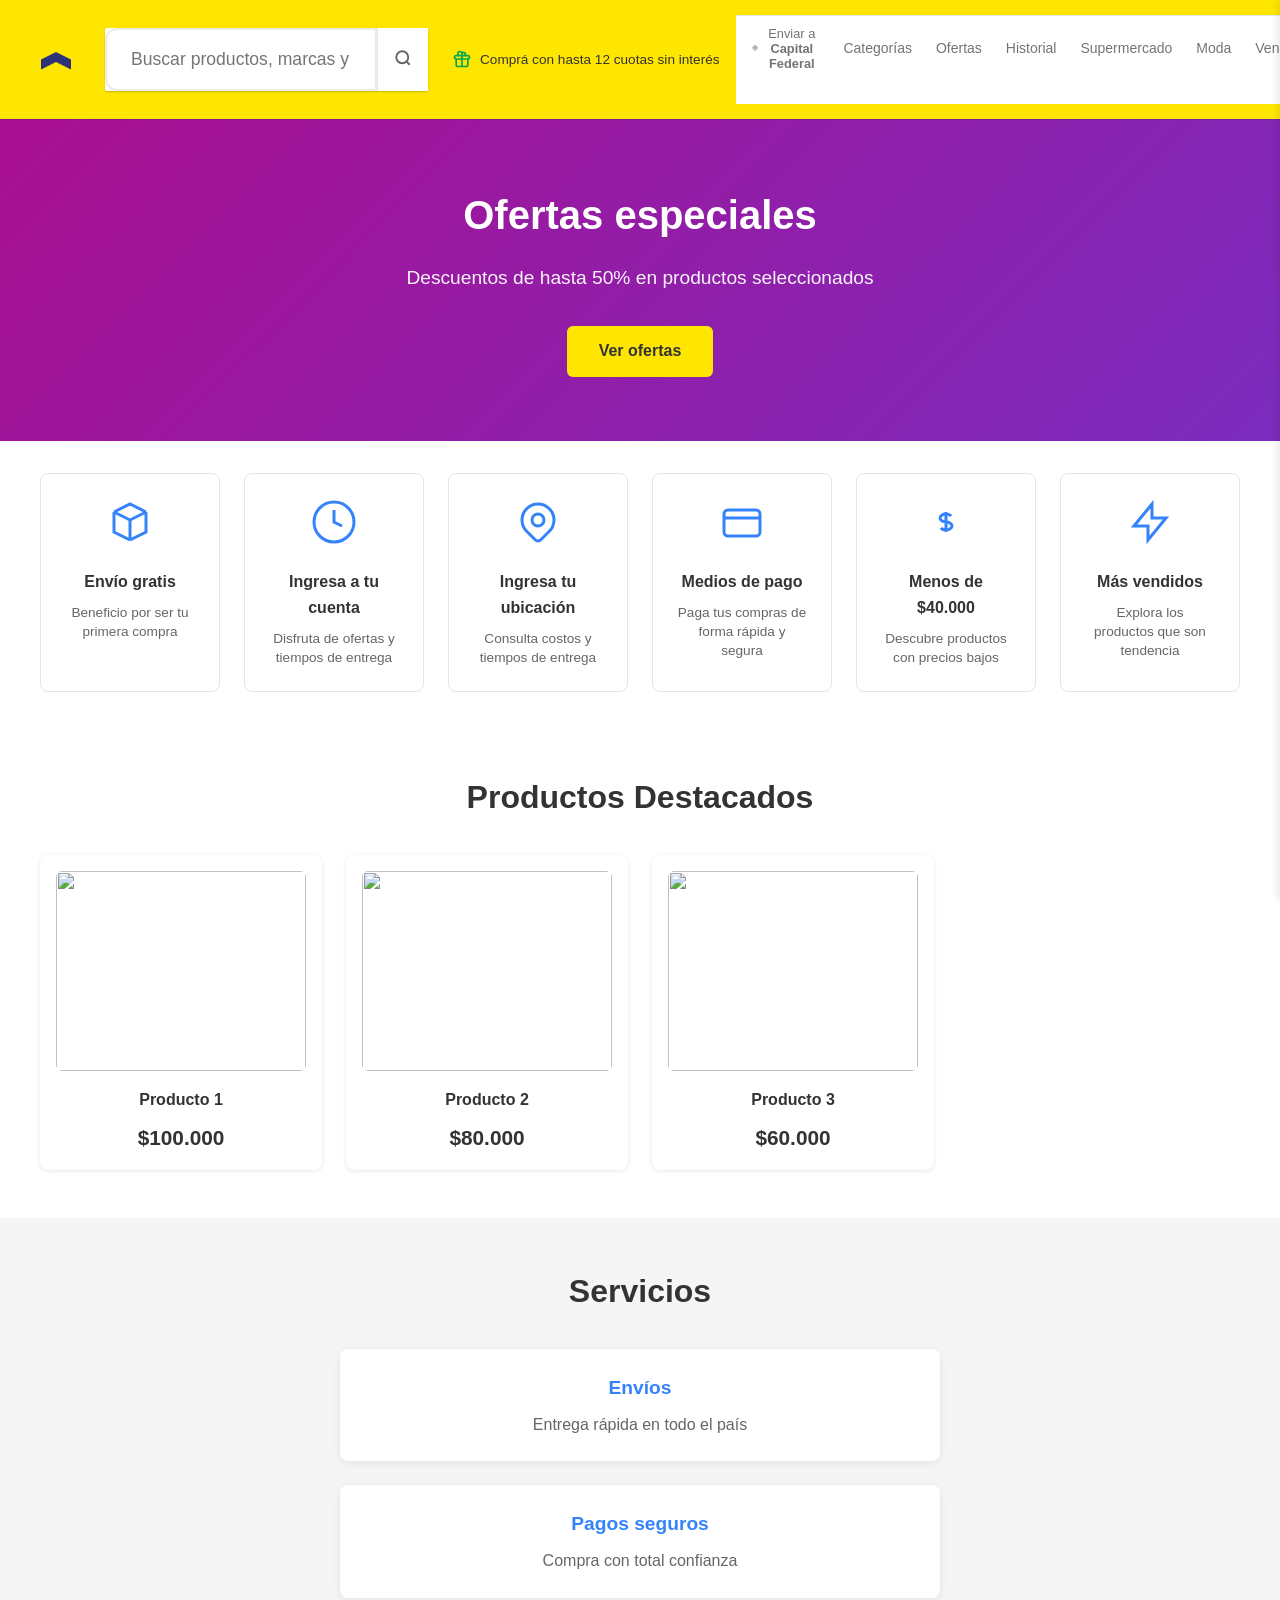
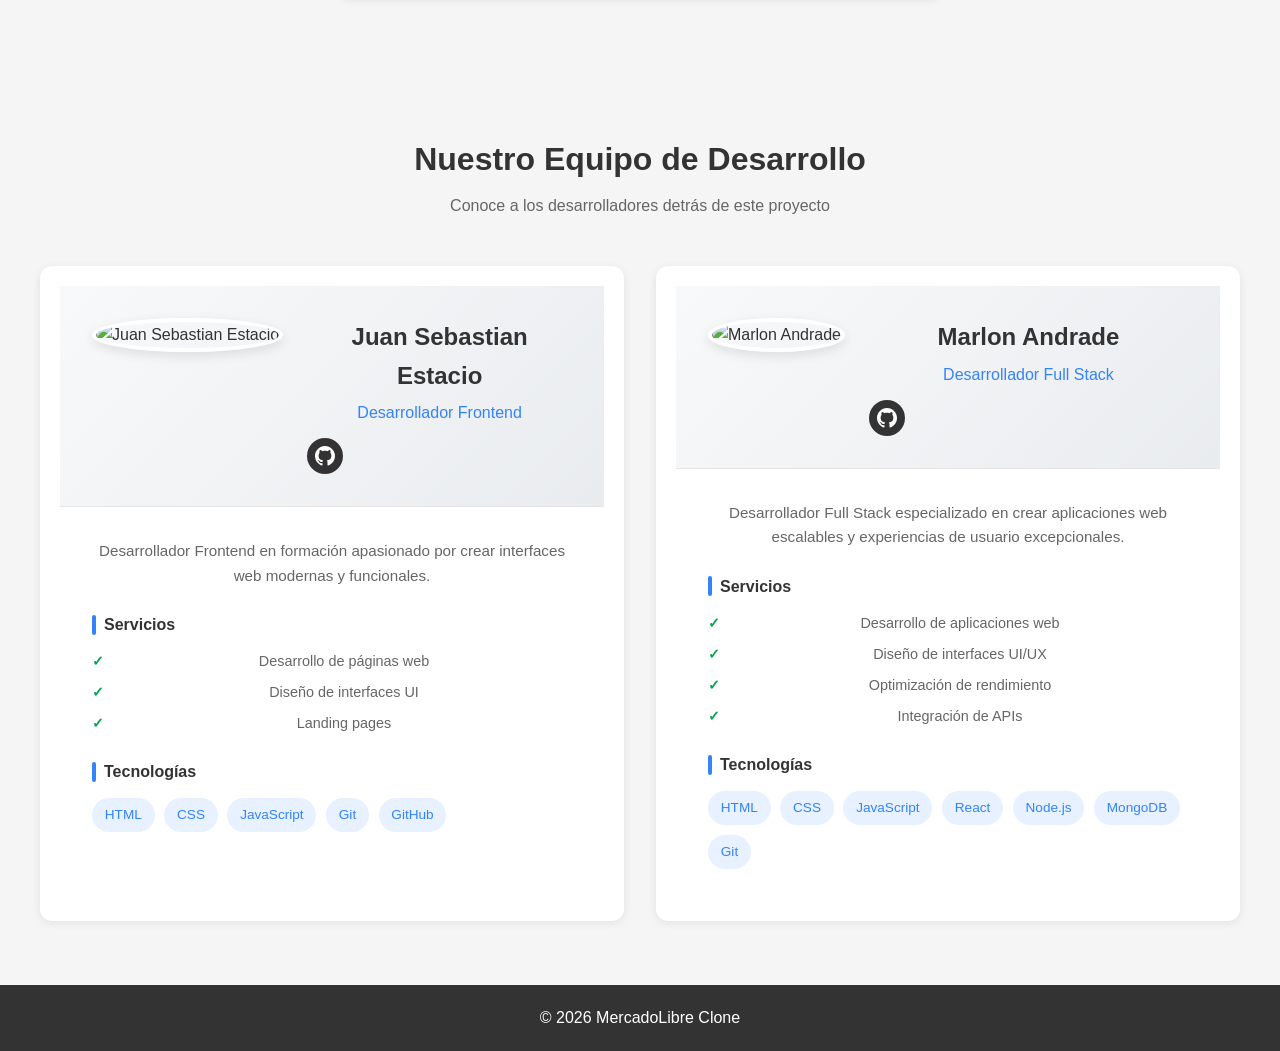
==== commit 3ac5bebc: "feat: mejora interfaz completa - navbar profesional, portafolios con grid/flex y diseño responsive" ====
--- a/index.html
+++ b/index.html
@@ -12,107 +12,156 @@
 
   <!-- ═══════════════════════════════════════ NAVBAR ═══════════════════════════════════════ -->
 <nav class="navbar">
-  <div class="nav-inner">
-    <a href="#" class="logo">
-      <svg width="22" height="22" viewBox="0 0 24 24" fill="none" style="display:inline;vertical-align:middle;margin-right:6px">
-        <circle cx="9" cy="9" r="7" fill="#1259C3"/><circle cx="17" cy="15" r="5" fill="#FFE600"/>
-      </svg>
-      <span class="logo-merca">Merca</span><span class="logo-libre">Libre</span>
-    </a>
-
-    <div class="search-bar">
-      <select class="search-category" id="searchCategory">
-        <option>Todos</option>
-        <option>Electrónica</option>
-        <option>Moda</option>
-        <option>Hogar</option>
-        <option>Deportes</option>
-      </select>
-      <input type="text" id="searchInput" placeholder="Buscar productos, marcas y más..."/>
-      <button onclick="buscarProducto()">
-        <svg xmlns="http://www.w3.org/2000/svg" width="20" height="20" fill="none"
-             viewBox="0 0 24 24" stroke="currentColor" stroke-width="2.5">
-          <circle cx="11" cy="11" r="8"/><path d="M21 21l-4.35-4.35"/>
-        </svg>
-      </button>
-    </div>
-
-    <div class="nav-links">
-      <div class="nav-user-menu">
-        <a href="#" class="nav-user-btn">
+  <div class="nav-top">
+    <div class="nav-container">
+      <a href="#" class="logo">
+        <svg width="50" height="34" viewBox="0 0 100 68" fill="none">
+          <path d="M50 0L0 28.5V68L50 39.5L100 68V28.5L50 0Z" fill="#FFE600"/>
+          <path d="M50 20L20 35V55L50 40L80 55V35L50 20Z" fill="#2D3277"/>
+        </svg>
+      </a>
+
+      <div class="search-container">
+        <input type="text" id="searchInput" placeholder="Buscar productos, marcas y más..." class="search-input"/>
+        <button class="search-btn" onclick="buscarProducto()">
+          <svg width="18" height="18" fill="none" viewBox="0 0 24 24" stroke="currentColor" stroke-width="2.5">
+            <circle cx="11" cy="11" r="8"/><path d="M21 21l-4.35-4.35"/>
+          </svg>
+        </button>
+      </div>
+
+      <a href="#" class="promo-banner">
+        <svg width="20" height="20" fill="none" viewBox="0 0 24 24" stroke="currentColor" stroke-width="2">
+          <path d="M12 8v13m0-13V6a2 2 0 112 2h-2zm0 0V5.5A2.5 2.5 0 109.5 8H12zm-7 4h14M5 12a2 2 0 110-4h14a2 2 0 110 4M5 12v7a2 2 0 002 2h10a2 2 0 002-2v-7"/>
+        </svg>
+        Comprá con hasta 12 cuotas sin interés
+      </a>
+    </div>
+  </div>
+
+  <div class="nav-bottom">
+    <div class="nav-container">
+      <div class="nav-left">
+        <button class="location-btn">
+          <svg width="16" height="16" fill="none" viewBox="0 0 24 24" stroke="currentColor" stroke-width="2">
+            <path d="M17.657 16.657L13.414 20.9a1.998 1.998 0 01-2.827 0l-4.244-4.243a8 8 0 1111.314 0z"/>
+            <path d="M15 11a3 3 0 11-6 0 3 3 0 016 0z"/>
+          </svg>
+          <span>Enviar a <strong>Capital Federal</strong></span>
+        </button>
+      </div>
+
+      <div class="nav-right">
+        <a href="#" class="nav-link">Categorías</a>
+        <a href="#" class="nav-link">Ofertas</a>
+        <a href="#" class="nav-link">Historial</a>
+        <a href="#" class="nav-link">Supermercado</a>
+        <a href="#" class="nav-link">Moda</a>
+        <a href="#" class="nav-link">Vender</a>
+        <a href="#" class="nav-link">Ayuda</a>
+        
+        <div class="nav-divider"></div>
+        
+        <button class="nav-user-btn">
           <svg width="16" height="16" fill="none" viewBox="0 0 24 24" stroke="currentColor" stroke-width="2">
             <path d="M20 21v-2a4 4 0 0 0-4-4H8a4 4 0 0 0-4 4v2"/>
             <circle cx="12" cy="7" r="4"/>
           </svg>
-          Ingresa
-        </a>
-        <div class="user-dropdown">
-          <a href="#">👤 Mi cuenta</a>
-          <a href="#">📦 Mis compras</a>
-          <a href="#">❤️ Favoritos</a>
-          <div class="dropdown-divider"></div>
-          <a href="#">Crear cuenta</a>
-        </div>
-      </div>
-
-      <a href="#" class="nav-sell">
-        <svg width="14" height="14" fill="none" viewBox="0 0 24 24" stroke="currentColor" stroke-width="2.5" style="margin-right:5px">
-          <path d="M12 5v14M5 12h14"/>
-        </svg>
-        Vende
-      </a>
-
-      <a href="#" class="nav-cart" id="cartBtn" onclick="toggleCart(event)">
-        <svg width="20" height="20" fill="none" viewBox="0 0 24 24" stroke="currentColor" stroke-width="2">
-          <path d="M6 2L3 6v14a2 2 0 002 2h14a2 2 0 002-2V6l-3-4z"/>
-          <line x1="3" y1="6" x2="21" y2="6"/>
-          <path d="M16 10a4 4 0 01-8 0"/>
-        </svg>
-        <span class="cart-badge" id="cartBadge">0</span>
-      </a>
+          Creá tu cuenta
+        </button>
+        
+        <button class="nav-login-btn">Ingresá</button>
+        
+        <button class="nav-cart-btn" id="cartBtn" onclick="toggleCart(event)">
+          <svg width="20" height="20" fill="none" viewBox="0 0 24 24" stroke="currentColor" stroke-width="2">
+            <path d="M3 3h2l.4 2M7 13h10l4-8H5.4M7 13L5.4 5M7 13l-2.293 2.293c-.63.63-.184 1.707.707 1.707H17m0 0a2 2 0 100 4 2 2 0 000-4zm-8 2a2 2 0 11-4 0 2 2 0 014 0z"/>
+          </svg>
+          <span class="cart-badge" id="cartBadge">0</span>
+        </button>
+      </div>
     </div>
   </div>
 
   <!-- Mini carrito desplegable -->
   <div class="mini-cart" id="miniCart">
-    <p class="mini-cart-title">🛒 Tu carrito</p>
-    <div id="miniCartItems"><p class="empty-cart">Aún no agregaste productos</p></div>
+    <div class="mini-cart-header">
+      <h3>Tu carrito</h3>
+      <button class="close-cart" onclick="toggleCart(event)">×</button>
+    </div>
+    <div id="miniCartItems" class="mini-cart-items">
+      <p class="empty-cart">Tu carrito está vacío</p>
+    </div>
     <div class="mini-cart-footer">
-      <span>Total: <strong id="cartTotal">$0</strong></span>
-      <button class="btn-checkout">Comprar ahora</button>
-    </div>
-  </div>
-
-  <div class="nav-cats">
-    <a href="#"><span>⚡</span> Electrónica</a>
-    <a href="#"><span>👗</span> Moda</a>
-    <a href="#"><span>🏠</span> Hogar</a>
-    <a href="#"><span>⚽</span> Deportes</a>
-    <a href="#"><span>🧸</span> Juguetes</a>
-    <a href="#"><span>🚗</span> Autos</a>
-    <a href="#"><span>🏢</span> Inmuebles</a>
-    <a href="#"><span>🛠️</span> Servicios</a>
-    <a href="#portafolio" class="nav-cats-special"><span>👥</span> Nuestro equipo</a>
+      <div class="cart-total">
+        <span>Total:</span>
+        <strong id="cartTotal">$0</strong>
+      </div>
+      <button class="btn-checkout">Ir al carrito</button>
+    </div>
   </div>
 </nav>
-<<<<<<< HEAD
-=======
-  <!-- NAVBAR -->
-  <nav class="navbar">
-    <h1>MercadoLibre</h1>
-    <ul>
-      <li>Inicio</li>
-      <li>Productos</li>
-      <li>Servicios</li>
-      <li>Portafolio</li>
-    </ul>
-  </nav>
->>>>>>> 0d0a2a70e7417e5ab050239d84a76ae8025613d1
 
   <!-- BUSCADOR -->
-  <section class="search">
-    <input type="text" placeholder="Buscar productos...">
-    <button>Buscar</button>
+  <section class="hero-banner">
+    <div class="banner-content">
+      <h1>Ofertas especiales</h1>
+      <p>Descuentos de hasta 50% en productos seleccionados</p>
+      <a href="#productos" class="btn-banner">Ver ofertas</a>
+    </div>
+  </section>
+
+  <!-- BENEFICIOS -->
+  <section class="benefits">
+    <div class="benefits-container">
+      <div class="benefit-card">
+        <svg width="48" height="48" fill="none" viewBox="0 0 24 24" stroke="currentColor" stroke-width="1.5">
+          <path d="M20 7l-8-4-8 4m16 0l-8 4m8-4v10l-8 4m0-10L4 7m8 4v10M4 7v10l8 4"/>
+        </svg>
+        <h3>Envío gratis</h3>
+        <p>Beneficio por ser tu primera compra</p>
+      </div>
+      
+      <div class="benefit-card">
+        <svg width="48" height="48" fill="none" viewBox="0 0 24 24" stroke="currentColor" stroke-width="1.5">
+          <circle cx="12" cy="12" r="10"/><path d="M12 6v6l4 2"/>
+        </svg>
+        <h3>Ingresa a tu cuenta</h3>
+        <p>Disfruta de ofertas y tiempos de entrega</p>
+      </div>
+      
+      <div class="benefit-card">
+        <svg width="48" height="48" fill="none" viewBox="0 0 24 24" stroke="currentColor" stroke-width="1.5">
+          <path d="M17.657 16.657L13.414 20.9a1.998 1.998 0 01-2.827 0l-4.244-4.243a8 8 0 1111.314 0z"/>
+          <path d="M15 11a3 3 0 11-6 0 3 3 0 016 0z"/>
+        </svg>
+        <h3>Ingresa tu ubicación</h3>
+        <p>Consulta costos y tiempos de entrega</p>
+      </div>
+      
+      <div class="benefit-card">
+        <svg width="48" height="48" fill="none" viewBox="0 0 24 24" stroke="currentColor" stroke-width="1.5">
+          <rect x="3" y="6" width="18" height="13" rx="2"/><path d="M3 10h18"/>
+        </svg>
+        <h3>Medios de pago</h3>
+        <p>Paga tus compras de forma rápida y segura</p>
+      </div>
+      
+      <div class="benefit-card">
+        <svg width="48" height="48" fill="none" viewBox="0 0 24 24" stroke="currentColor" stroke-width="1.5">
+          <path d="M12 8c-1.657 0-3 .895-3 2s1.343 2 3 2 3 .895 3 2-1.343 2-3 2m0-8c1.11 0 2.08.402 2.599 1M12 8V7m0 1v8m0 0v1m0-1c-1.11 0-2.08-.402-2.599-1"/>
+        </svg>
+        <h3>Menos de $40.000</h3>
+        <p>Descubre productos con precios bajos</p>
+      </div>
+      
+      <div class="benefit-card">
+        <svg width="48" height="48" fill="none" viewBox="0 0 24 24" stroke="currentColor" stroke-width="1.5">
+          <path d="M13 10V3L4 14h7v7l9-11h-7z"/>
+        </svg>
+        <h3>Más vendidos</h3>
+        <p>Explora los productos que son tendencia</p>
+      </div>
+    </div>
   </section>
 
   <!-- PRODUCTOS DESTACADOS -->
@@ -162,107 +211,104 @@
   </section>
 
   <!-- PORTAFOLIO -->
-  <section class="portfolio">
-
-    <h2>Desarrolladores</h2>
-
-    <div class="dev-container">
-
-      <!-- ─── PORTAFOLIO DEV 1 ALEJANDRA ─── -->
-
-    <div class="dev-card-title">
-      <h3 class="dev-name">Alejandra</h3>
-      <p class="dev-role">Frontend Developer</p>
-      <div class="dev-stars">★★★★★</div>
-    </div>
-  </div>
-
-  <p class="dev-desc">
-    Estudiante de Ingeniería en la UCC sede Pasto.
-    Apasionada por construir interfaces modernas y accesibles con React y Next.js.
-    Me enfoco en el detalle visual y en que cada pixel tenga sentido.
-  </p>
-
-  <div class="dev-skills-row">
-    <div class="dev-skill-item">🎨 Diseño UI/UX</div>
-    <div class="dev-skill-item">⚛️ Desarrollo Frontend</div>
-    <div class="dev-skill-item">📱 Diseño Responsive</div>
-    <div class="dev-skill-item">🔧 Optimización Web</div>
-  </div>
-
-  <div class="dev-techs">
-    <span class="tech-tag tech-react">⚛️ React</span>
-    <span class="tech-tag tech-next">▲ Next.js</span>
-    <span class="tech-tag tech-ts">TS TypeScript</span>
-    <span class="tech-tag tech-tw">🌊 Tailwind</span>
-    <span class="tech-tag">Git</span>
-    <span class="tech-tag">HTML/CSS</span>
-  </div>
-
-
-      <!--PORTAFOLIO DEV 2 -->
-<<<<<<< HEAD
-
-<div class="dev-card">
-
-  <img src="https://via.placeholder.com/100">
-
-  <h3>Juan Sebastian Estacio</h3>
-
-  <p>Desarrollador Frontend en formación apasionado por crear interfaces web modernas.</p>
-
-  <h4>Servicios</h4>
-
-  <ul>
-    <li>Desarrollo de páginas web</li>
-    <li>Diseño de interfaces UI</li>
-    <li>Landing pages</li>
-  </ul>
-
-  <h4>Tecnologías</h4>
-
-  <p>HTML, CSS, JavaScript, Git, GitHub</p>
-
-  <a href="https://github.com/JuanSebastianE23">Mi GitHub</a>
-
-</div>
-<<<<<<< HEAD
-=======
-      <div class="dev-card">
-        <img src="https://via.placeholder.com/100">
-        <h3>Desarrollador 1</h3>
-        <p>Frontend Developer</p>
-        <p>Tecnologías: HTML, CSS, JS</p>
-        <a href="#">GitHub</a>
-      </div>
->>>>>>> 0d0a2a70e7417e5ab050239d84a76ae8025613d1
-=======
-      <div class="dev-card">
-        <img src="https://via.placeholder.com/100">
-        <h3>Juan Sebastian Estacio</h3>
-        <p>Desarrollador Frontend en formación apasionado por crear interfaces web modernas.</p>
-        <h4>Servicios</h4>
-        <ul>
-          <li>Desarrollo de páginas web</li>
-          <li>Diseño de interfaces UI</li>
-          <li>Landing pages</li>
-        </ul>
-        <h4>Tecnologías</h4>
-        <p>HTML, CSS, JavaScript, Git, GitHub</p>
-        <a href="https://github.com/JuanSebastianE23">Mi GitHub</a>
-      </div>
->>>>>>> e6457ebeb6e9c52c36e413cfe64e867ec3837b10
-
-      <div class="dev-card">
-        <img src="https://via.placeholder.com/100" alt="Marlon Andrade">
-        <h3>Marlon Andrade</h3>
-        <p>Desarrollador 3</p>
-        <p>Tecnologías: HTML, CSS, JavaScript, React, Node.js</p>
-        <a href="https://github.com/marlonandrade" target="_blank">GitHub</a>
-      </div>
-
-    </div>
-
+  <section class="portfolio" id="portafolio">
+    <div class="portfolio-container">
+      <h2 class="section-title">Nuestro Equipo de Desarrollo</h2>
+      <p class="section-subtitle">Conoce a los desarrolladores detrás de este proyecto</p>
+
+      <div class="dev-grid">
+
+        <!--PORTAFOLIO DEV 2 - Juan Sebastian -->
+        <div class="dev-card">
+          <div class="dev-header">
+            <div class="dev-avatar">
+              <img src="https://via.placeholder.com/120" alt="Juan Sebastian Estacio">
+            </div>
+            <div class="dev-info">
+              <h3>Juan Sebastian Estacio</h3>
+              <p class="dev-role">Desarrollador Frontend</p>
+              <div class="dev-social">
+                <a href="https://github.com/JuanSebastianE23" target="_blank" class="social-link">
+                  <svg width="20" height="20" fill="currentColor" viewBox="0 0 24 24">
+                    <path d="M12 0c-6.626 0-12 5.373-12 12 0 5.302 3.438 9.8 8.207 11.387.599.111.793-.261.793-.577v-2.234c-3.338.726-4.033-1.416-4.033-1.416-.546-1.387-1.333-1.756-1.333-1.756-1.089-.745.083-.729.083-.729 1.205.084 1.839 1.237 1.839 1.237 1.07 1.834 2.807 1.304 3.492.997.107-.775.418-1.305.762-1.604-2.665-.305-5.467-1.334-5.467-5.931 0-1.311.469-2.381 1.236-3.221-.124-.303-.535-1.524.117-3.176 0 0 1.008-.322 3.301 1.23.957-.266 1.983-.399 3.003-.404 1.02.005 2.047.138 3.006.404 2.291-1.552 3.297-1.23 3.297-1.23.653 1.653.242 2.874.118 3.176.77.84 1.235 1.911 1.235 3.221 0 4.609-2.807 5.624-5.479 5.921.43.372.823 1.102.823 2.222v3.293c0 .319.192.694.801.576 4.765-1.589 8.199-6.086 8.199-11.386 0-6.627-5.373-12-12-12z"/>
+                  </svg>
+                </a>
+              </div>
+            </div>
+          </div>
+          <div class="dev-body">
+            <p class="dev-description">Desarrollador Frontend en formación apasionado por crear interfaces web modernas y funcionales.</p>
+            
+            <div class="dev-section">
+              <h4>Servicios</h4>
+              <ul class="dev-list">
+                <li>Desarrollo de páginas web</li>
+                <li>Diseño de interfaces UI</li>
+                <li>Landing pages</li>
+              </ul>
+            </div>
+            
+            <div class="dev-section">
+              <h4>Tecnologías</h4>
+              <div class="tech-tags">
+                <span class="tech-tag">HTML</span>
+                <span class="tech-tag">CSS</span>
+                <span class="tech-tag">JavaScript</span>
+                <span class="tech-tag">Git</span>
+                <span class="tech-tag">GitHub</span>
+              </div>
+            </div>
+          </div>
+        </div>
+
+        <!--PORTAFOLIO DEV 3 - Marlon Andrade -->
+        <div class="dev-card">
+          <div class="dev-header">
+            <div class="dev-avatar">
+              <img src="https://via.placeholder.com/120" alt="Marlon Andrade">
+            </div>
+            <div class="dev-info">
+              <h3>Marlon Andrade</h3>
+              <p class="dev-role">Desarrollador Full Stack</p>
+              <div class="dev-social">
+                <a href="https://github.com/marlonandrade" target="_blank" class="social-link">
+                  <svg width="20" height="20" fill="currentColor" viewBox="0 0 24 24">
+                    <path d="M12 0c-6.626 0-12 5.373-12 12 0 5.302 3.438 9.8 8.207 11.387.599.111.793-.261.793-.577v-2.234c-3.338.726-4.033-1.416-4.033-1.416-.546-1.387-1.333-1.756-1.333-1.756-1.089-.745.083-.729.083-.729 1.205.084 1.839 1.237 1.839 1.237 1.07 1.834 2.807 1.304 3.492.997.107-.775.418-1.305.762-1.604-2.665-.305-5.467-1.334-5.467-5.931 0-1.311.469-2.381 1.236-3.221-.124-.303-.535-1.524.117-3.176 0 0 1.008-.322 3.301 1.23.957-.266 1.983-.399 3.003-.404 1.02.005 2.047.138 3.006.404 2.291-1.552 3.297-1.23 3.297-1.23.653 1.653.242 2.874.118 3.176.77.84 1.235 1.911 1.235 3.221 0 4.609-2.807 5.624-5.479 5.921.43.372.823 1.102.823 2.222v3.293c0 .319.192.694.801.576 4.765-1.589 8.199-6.086 8.199-11.386 0-6.627-5.373-12-12-12z"/>
+                  </svg>
+                </a>
+              </div>
+            </div>
+          </div>
+          <div class="dev-body">
+            <p class="dev-description">Desarrollador Full Stack especializado en crear aplicaciones web escalables y experiencias de usuario excepcionales.</p>
+            
+            <div class="dev-section">
+              <h4>Servicios</h4>
+              <ul class="dev-list">
+                <li>Desarrollo de aplicaciones web</li>
+                <li>Diseño de interfaces UI/UX</li>
+                <li>Optimización de rendimiento</li>
+                <li>Integración de APIs</li>
+              </ul>
+            </div>
+            
+            <div class="dev-section">
+              <h4>Tecnologías</h4>
+              <div class="tech-tags">
+                <span class="tech-tag">HTML</span>
+                <span class="tech-tag">CSS</span>
+                <span class="tech-tag">JavaScript</span>
+                <span class="tech-tag">React</span>
+                <span class="tech-tag">Node.js</span>
+                <span class="tech-tag">MongoDB</span>
+                <span class="tech-tag">Git</span>
+              </div>
+            </div>
+          </div>
+        </div>
+
+      </div>
+    </div>
   </section>
 
   <!-- FOOTER -->
--- a/style.css
+++ b/style.css
@@ -1,4 +1,3 @@
-
 :root {
   --ml-yellow: #FFE600;
   --ml-yellow-dark: #F2D600;
@@ -82,22 +81,283 @@
 }
 
 .navbar {
-  background: linear-gradient(135deg, var(--ml-yellow) 0%, var(--ml-yellow-dark) 100%);
-  padding: 1rem 0;
-  box-shadow: var(--shadow-md);
+  background-color: var(--ml-yellow);
+  box-shadow: 0 1px 0 0 rgba(0,0,0,.1);
   position: sticky;
   top: 0;
   z-index: 1000;
-  animation: slideInRight 0.6s ease-out;
-}
-
-.navbar-container {
+}
+
+.nav-top {
+  background-color: var(--ml-yellow);
+  padding: 0.8rem 0;
+}
+
+.nav-bottom {
+  background-color: var(--ml-white);
+  padding: 0.6rem 0;
+  border-top: 1px solid rgba(0,0,0,.1);
+}
+
+.nav-container {
   max-width: 1200px;
   margin: 0 auto;
-  padding: 0 2rem;
+  padding: 0 1rem;
+  display: flex;
+  align-items: center;
+  gap: 1.5rem;
+}
+
+.logo {
+  display: flex;
+  align-items: center;
+  text-decoration: none;
+  flex-shrink: 0;
+}
+
+.search-container {
+  flex: 1;
+  max-width: 600px;
+  display: flex;
+  background-color: var(--ml-white);
+  border-radius: 2px;
+  box-shadow: 0 1px 2px 0 rgba(0,0,0,.2);
+}
+
+.search-input {
+  flex: 1;
+  border: none;
+  padding: 0.6rem 1rem;
+  font-size: 0.95rem;
+  outline: none;
+  border-radius: 2px 0 0 2px;
+}
+
+.search-btn {
+  background-color: var(--ml-white);
+  border: none;
+  padding: 0 1rem;
+  cursor: pointer;
+  border-left: 1px solid #e5e5e5;
+  transition: var(--transition);
+}
+
+.search-btn:hover {
+  background-color: #f5f5f5;
+}
+
+.search-btn svg {
+  color: var(--ml-gray);
+}
+
+.promo-banner {
+  display: flex;
+  align-items: center;
+  gap: 0.5rem;
+  text-decoration: none;
+  color: var(--ml-black);
+  font-size: 0.85rem;
+  white-space: nowrap;
+}
+
+.promo-banner svg {
+  color: var(--ml-green);
+}
+
+.nav-left {
+  display: flex;
+  align-items: center;
+}
+
+.location-btn {
+  display: flex;
+  align-items: center;
+  gap: 0.4rem;
+  background: none;
+  border: none;
+  cursor: pointer;
+  font-size: 0.8rem;
+  color: rgba(0,0,0,.55);
+  transition: var(--transition);
+}
+
+.location-btn:hover {
+  color: var(--ml-black);
+}
+
+.location-btn svg {
+  color: var(--ml-black);
+}
+
+.nav-right {
+  display: flex;
+  align-items: center;
+  gap: 1.5rem;
+  margin-left: auto;
+}
+
+.nav-link {
+  text-decoration: none;
+  color: rgba(0,0,0,.55);
+  font-size: 0.875rem;
+  transition: var(--transition);
+  white-space: nowrap;
+}
+
+.nav-link:hover {
+  color: var(--ml-blue);
+}
+
+.nav-divider {
+  width: 1px;
+  height: 24px;
+  background-color: rgba(0,0,0,.1);
+}
+
+.nav-user-btn {
+  display: flex;
+  align-items: center;
+  gap: 0.4rem;
+  background: none;
+  border: none;
+  cursor: pointer;
+  font-size: 0.875rem;
+  color: rgba(0,0,0,.9);
+  transition: var(--transition);
+  white-space: nowrap;
+}
+
+.nav-user-btn:hover {
+  color: var(--ml-blue);
+}
+
+.nav-login-btn {
+  background: none;
+  border: none;
+  cursor: pointer;
+  font-size: 0.875rem;
+  color: rgba(0,0,0,.9);
+  transition: var(--transition);
+  white-space: nowrap;
+}
+
+.nav-login-btn:hover {
+  color: var(--ml-blue);
+}
+
+.nav-cart-btn {
+  position: relative;
+  background: none;
+  border: none;
+  cursor: pointer;
+  padding: 0.4rem;
+  transition: var(--transition);
+}
+
+.nav-cart-btn:hover {
+  opacity: 0.7;
+}
+
+.cart-badge {
+  position: absolute;
+  top: -4px;
+  right: -4px;
+  background-color: var(--ml-blue);
+  color: white;
+  font-size: 0.7rem;
+  font-weight: 600;
+  padding: 0.15rem 0.4rem;
+  border-radius: 10px;
+  min-width: 18px;
+  text-align: center;
+}
+
+.mini-cart {
+  position: fixed;
+  right: -350px;
+  top: 0;
+  width: 350px;
+  height: 100vh;
+  background-color: var(--ml-white);
+  box-shadow: -2px 0 8px rgba(0,0,0,.1);
+  transition: right 0.3s ease;
+  z-index: 2000;
+  display: flex;
+  flex-direction: column;
+}
+
+.mini-cart.active {
+  right: 0;
+}
+
+.mini-cart-header {
   display: flex;
   justify-content: space-between;
   align-items: center;
+  padding: 1.5rem;
+  border-bottom: 1px solid #e5e5e5;
+}
+
+.mini-cart-header h3 {
+  font-size: 1.2rem;
+  font-weight: 600;
+}
+
+.close-cart {
+  background: none;
+  border: none;
+  font-size: 2rem;
+  cursor: pointer;
+  color: var(--ml-gray);
+  line-height: 1;
+  padding: 0;
+  width: 30px;
+  height: 30px;
+}
+
+.close-cart:hover {
+  color: var(--ml-black);
+}
+
+.mini-cart-items {
+  flex: 1;
+  padding: 1.5rem;
+  overflow-y: auto;
+}
+
+.empty-cart {
+  text-align: center;
+  color: var(--ml-gray);
+  padding: 2rem 0;
+}
+
+.mini-cart-footer {
+  padding: 1.5rem;
+  border-top: 1px solid #e5e5e5;
+}
+
+.cart-total {
+  display: flex;
+  justify-content: space-between;
+  margin-bottom: 1rem;
+  font-size: 1.1rem;
+}
+
+.btn-checkout {
+  width: 100%;
+  background-color: var(--ml-blue);
+  color: white;
+  border: none;
+  padding: 0.8rem;
+  border-radius: 6px;
+  font-size: 1rem;
+  font-weight: 600;
+  cursor: pointer;
+  transition: var(--transition);
+}
+
+.btn-checkout:hover {
+  background-color: var(--ml-blue-dark);
 }
 
 .navbar-logo {
@@ -634,3 +894,378 @@
 text-align:center;
 padding:20px;
 }
+
+
+.hero-banner {
+  background: linear-gradient(135deg, #a90f90 0%, #7b2cbf 100%);
+  padding: 4rem 2rem;
+  text-align: center;
+  color: white;
+}
+
+.banner-content h1 {
+  font-size: 2.5rem;
+  margin-bottom: 1rem;
+  font-weight: 700;
+}
+
+.banner-content p {
+  font-size: 1.2rem;
+  margin-bottom: 2rem;
+  opacity: 0.95;
+}
+
+.btn-banner {
+  display: inline-block;
+  background-color: var(--ml-yellow);
+  color: var(--ml-black);
+  padding: 0.8rem 2rem;
+  border-radius: 6px;
+  text-decoration: none;
+  font-weight: 600;
+  transition: var(--transition);
+}
+
+.btn-banner:hover {
+  background-color: var(--ml-yellow-dark);
+  transform: translateY(-2px);
+  box-shadow: var(--shadow-md);
+}
+
+.benefits {
+  background-color: var(--ml-white);
+  padding: 2rem 1rem;
+}
+
+.benefits-container {
+  max-width: 1200px;
+  margin: 0 auto;
+  display: grid;
+  grid-template-columns: repeat(auto-fit, minmax(180px, 1fr));
+  gap: 1.5rem;
+}
+
+.benefit-card {
+  background-color: var(--ml-white);
+  padding: 1.5rem;
+  border-radius: 8px;
+  text-align: center;
+  transition: var(--transition);
+  border: 1px solid #e5e5e5;
+  cursor: pointer;
+}
+
+.benefit-card:hover {
+  box-shadow: var(--shadow-md);
+  transform: translateY(-4px);
+}
+
+.benefit-card svg {
+  color: var(--ml-blue);
+  margin-bottom: 1rem;
+}
+
+.benefit-card h3 {
+  font-size: 1rem;
+  margin-bottom: 0.5rem;
+  color: var(--ml-black);
+  font-weight: 600;
+}
+
+.benefit-card p {
+  font-size: 0.85rem;
+  color: var(--ml-gray);
+  line-height: 1.4;
+}
+
+
+.portfolio {
+  background-color: #f5f5f5;
+  padding: 4rem 2rem;
+}
+
+.portfolio-container {
+  max-width: 1200px;
+  margin: 0 auto;
+}
+
+.section-title {
+  text-align: center;
+  font-size: 2rem;
+  margin-bottom: 0.5rem;
+  color: var(--ml-black);
+  font-weight: 600;
+}
+
+.section-subtitle {
+  text-align: center;
+  font-size: 1rem;
+  color: var(--ml-gray);
+  margin-bottom: 3rem;
+}
+
+.dev-grid {
+  display: grid;
+  grid-template-columns: repeat(auto-fit, minmax(400px, 1fr));
+  gap: 2rem;
+}
+
+.dev-card {
+  background-color: var(--ml-white);
+  border-radius: 12px;
+  overflow: hidden;
+  box-shadow: 0 2px 8px rgba(0,0,0,.08);
+  transition: var(--transition);
+  display: flex;
+  flex-direction: column;
+}
+
+.dev-card:hover {
+  box-shadow: 0 8px 24px rgba(0,0,0,.15);
+  transform: translateY(-4px);
+}
+
+.dev-header {
+  display: flex;
+  gap: 1.5rem;
+  padding: 2rem;
+  background: linear-gradient(135deg, #f8f9fa 0%, #e9ecef 100%);
+  border-bottom: 1px solid #e5e5e5;
+}
+
+.dev-avatar {
+  flex-shrink: 0;
+}
+
+.dev-avatar img {
+  width: 120px;
+  height: 120px;
+  border-radius: 50%;
+  object-fit: cover;
+  border: 4px solid var(--ml-white);
+  box-shadow: 0 4px 12px rgba(0,0,0,.1);
+}
+
+.dev-info {
+  flex: 1;
+  display: flex;
+  flex-direction: column;
+  justify-content: center;
+}
+
+.dev-info h3 {
+  font-size: 1.5rem;
+  margin-bottom: 0.3rem;
+  color: var(--ml-black);
+  font-weight: 600;
+}
+
+.dev-role {
+  color: var(--ml-blue);
+  font-size: 1rem;
+  font-weight: 500;
+  margin-bottom: 0.8rem;
+}
+
+.dev-social {
+  display: flex;
+  gap: 0.8rem;
+}
+
+.social-link {
+  display: flex;
+  align-items: center;
+  justify-content: center;
+  width: 36px;
+  height: 36px;
+  background-color: var(--ml-black);
+  color: white;
+  border-radius: 50%;
+  transition: var(--transition);
+  text-decoration: none;
+}
+
+.social-link:hover {
+  background-color: var(--ml-blue);
+  transform: scale(1.1);
+}
+
+.dev-body {
+  padding: 2rem;
+  flex: 1;
+  display: flex;
+  flex-direction: column;
+  gap: 1.5rem;
+}
+
+.dev-description {
+  color: var(--ml-gray);
+  line-height: 1.6;
+  font-size: 0.95rem;
+}
+
+.dev-section h4 {
+  font-size: 1rem;
+  margin-bottom: 0.8rem;
+  color: var(--ml-black);
+  font-weight: 600;
+  display: flex;
+  align-items: center;
+  gap: 0.5rem;
+}
+
+.dev-section h4::before {
+  content: '';
+  width: 4px;
+  height: 20px;
+  background-color: var(--ml-blue);
+  border-radius: 2px;
+}
+
+.dev-list {
+  list-style: none;
+  padding: 0;
+  display: flex;
+  flex-direction: column;
+  gap: 0.5rem;
+}
+
+.dev-list li {
+  color: var(--ml-gray);
+  font-size: 0.9rem;
+  padding-left: 1.5rem;
+  position: relative;
+}
+
+.dev-list li::before {
+  content: '✓';
+  position: absolute;
+  left: 0;
+  color: var(--ml-green);
+  font-weight: bold;
+}
+
+.tech-tags {
+  display: flex;
+  flex-wrap: wrap;
+  gap: 0.6rem;
+}
+
+.tech-tag {
+  background-color: var(--ml-blue-light);
+  color: var(--ml-blue);
+  padding: 0.4rem 0.8rem;
+  border-radius: 20px;
+  font-size: 0.85rem;
+  font-weight: 500;
+  transition: var(--transition);
+}
+
+.tech-tag:hover {
+  background-color: var(--ml-blue);
+  color: white;
+  transform: translateY(-2px);
+}
+
+@media (max-width: 768px) {
+  .dev-grid {
+    grid-template-columns: 1fr;
+  }
+  
+  .dev-header {
+    flex-direction: column;
+    align-items: center;
+    text-align: center;
+  }
+  
+  .dev-avatar img {
+    width: 100px;
+    height: 100px;
+  }
+}
+
+
+.products {
+  background-color: var(--ml-white);
+  padding: 3rem 2rem;
+}
+
+.products h2 {
+  text-align: center;
+  font-size: 2rem;
+  margin-bottom: 2rem;
+  color: var(--ml-black);
+}
+
+.product-container {
+  max-width: 1200px;
+  margin: 0 auto;
+  display: grid;
+  grid-template-columns: repeat(auto-fill, minmax(250px, 1fr));
+  gap: 1.5rem;
+}
+
+.product-card {
+  background-color: var(--ml-white);
+  border-radius: 8px;
+  padding: 1rem;
+  box-shadow: 0 1px 4px rgba(0,0,0,.1);
+  transition: var(--transition);
+  cursor: pointer;
+}
+
+.product-card:hover {
+  box-shadow: 0 4px 12px rgba(0,0,0,.15);
+  transform: translateY(-4px);
+}
+
+.product-card img {
+  width: 100%;
+  height: 200px;
+  object-fit: cover;
+  border-radius: 6px;
+  margin-bottom: 1rem;
+}
+
+.product-card h3 {
+  font-size: 1rem;
+  margin-bottom: 0.5rem;
+  color: var(--ml-black);
+}
+
+.product-card p {
+  font-size: 1.3rem;
+  color: var(--ml-black);
+  font-weight: 600;
+}
+
+.services {
+  background-color: #f5f5f5;
+  padding: 3rem 2rem;
+}
+
+.services h2 {
+  text-align: center;
+  font-size: 2rem;
+  margin-bottom: 2rem;
+  color: var(--ml-black);
+}
+
+.service {
+  max-width: 600px;
+  margin: 0 auto 1.5rem;
+  background-color: var(--ml-white);
+  padding: 1.5rem;
+  border-radius: 8px;
+  box-shadow: 0 2px 8px rgba(0,0,0,.08);
+}
+
+.service h3 {
+  font-size: 1.2rem;
+  margin-bottom: 0.5rem;
+  color: var(--ml-blue);
+}
+
+.service p {
+  color: var(--ml-gray);
+}
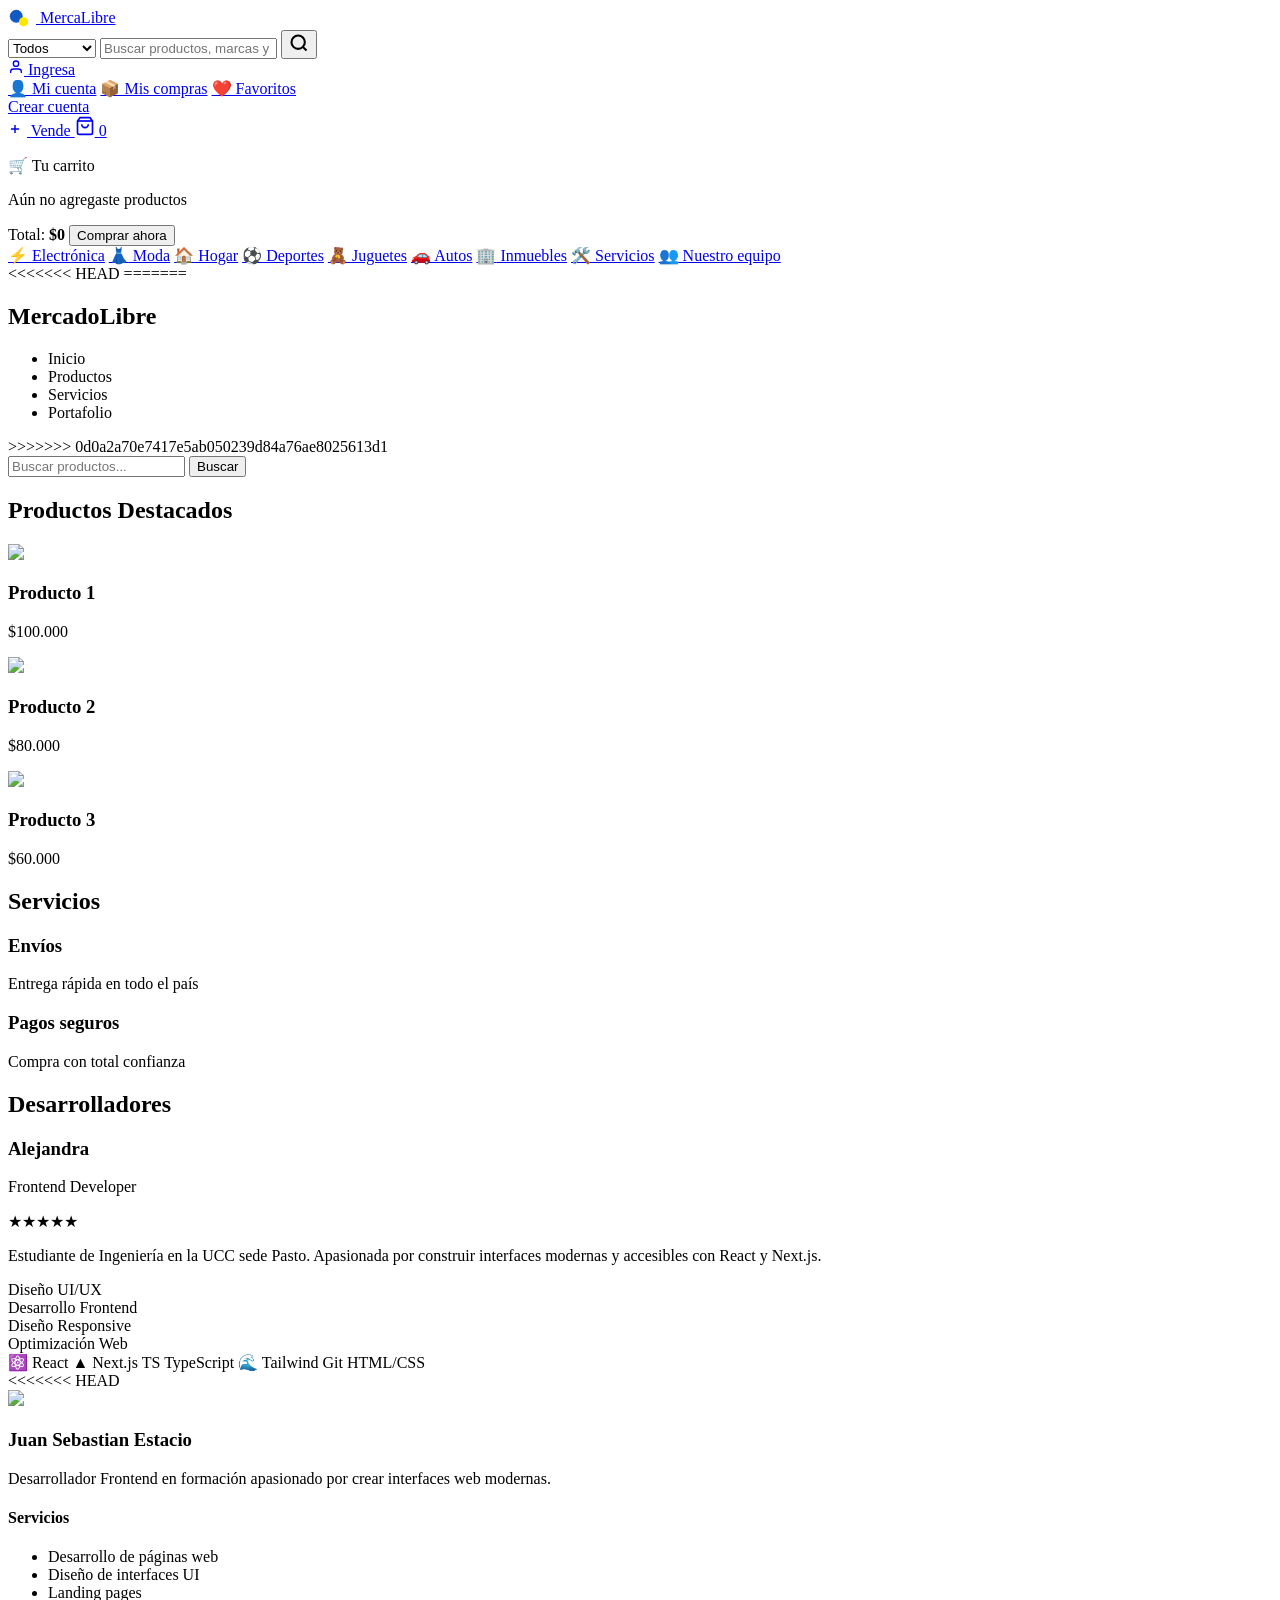
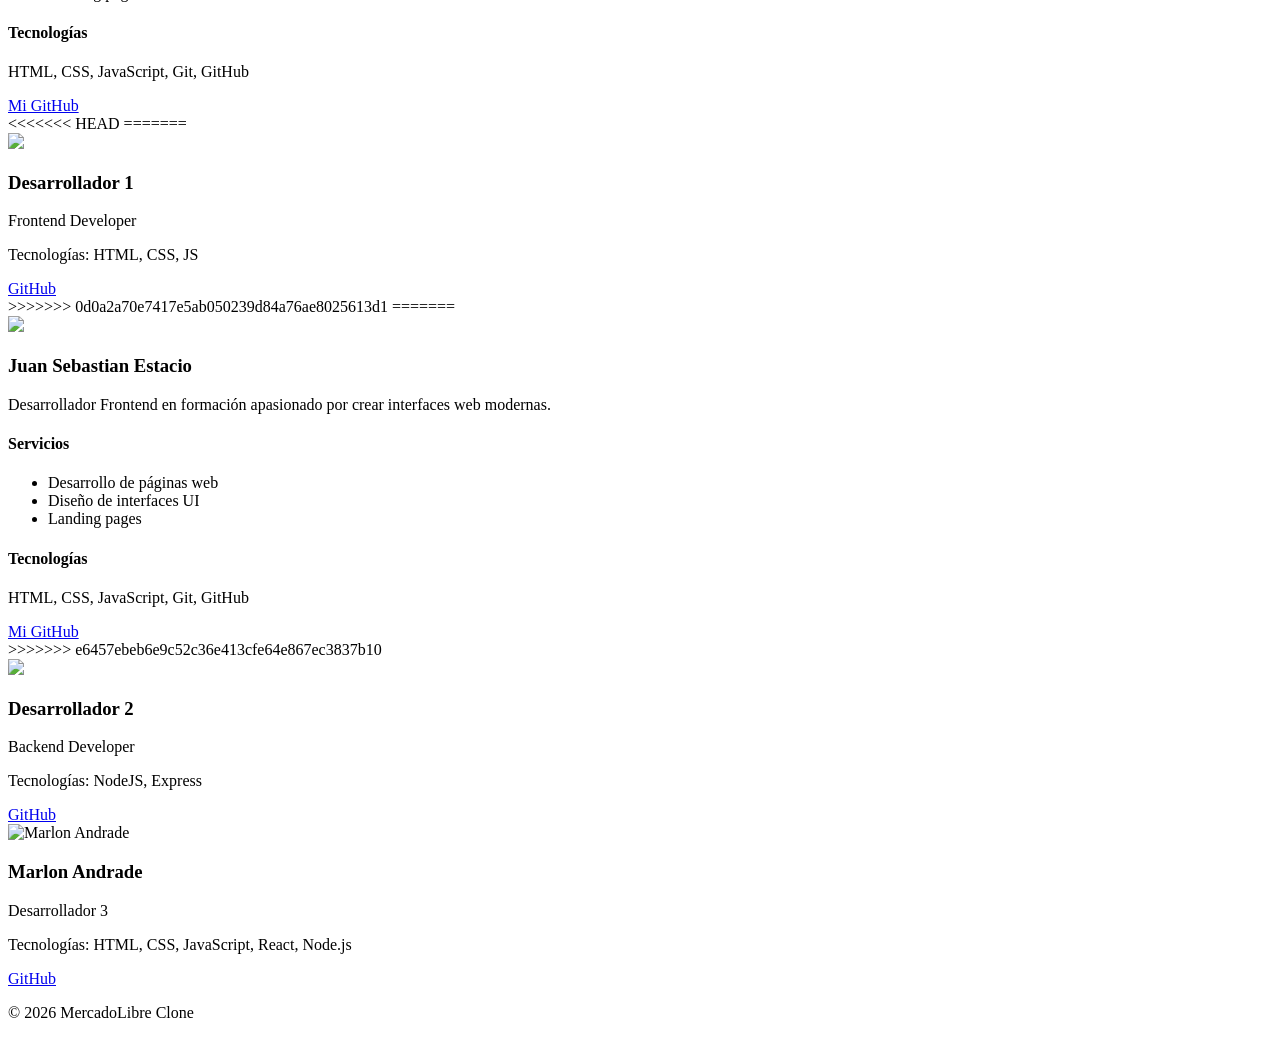
==== commit ef78a6a9: "integra cambios feature/navbar" ====
--- a/index.html
+++ b/index.html
@@ -4,164 +4,114 @@
 <head>
   <meta charset="UTF-8">
   <title>MercadoLibre Clone</title>
-  <link rel="stylesheet" href="style.css">
-  <script src="script.js" defer></script>
+  <link rel="stylesheet" href="css/styles.css">
 </head>
 
 <body>
 
   <!-- ═══════════════════════════════════════ NAVBAR ═══════════════════════════════════════ -->
 <nav class="navbar">
-  <div class="nav-top">
-    <div class="nav-container">
-      <a href="#" class="logo">
-        <svg width="50" height="34" viewBox="0 0 100 68" fill="none">
-          <path d="M50 0L0 28.5V68L50 39.5L100 68V28.5L50 0Z" fill="#FFE600"/>
-          <path d="M50 20L20 35V55L50 40L80 55V35L50 20Z" fill="#2D3277"/>
+  <div class="nav-inner">
+    <a href="#" class="logo">
+      <svg width="22" height="22" viewBox="0 0 24 24" fill="none" style="display:inline;vertical-align:middle;margin-right:6px">
+        <circle cx="9" cy="9" r="7" fill="#1259C3"/><circle cx="17" cy="15" r="5" fill="#FFE600"/>
+      </svg>
+      <span class="logo-merca">Merca</span><span class="logo-libre">Libre</span>
+    </a>
+
+    <div class="search-bar">
+      <select class="search-category" id="searchCategory">
+        <option>Todos</option>
+        <option>Electrónica</option>
+        <option>Moda</option>
+        <option>Hogar</option>
+        <option>Deportes</option>
+      </select>
+      <input type="text" id="searchInput" placeholder="Buscar productos, marcas y más..."/>
+      <button onclick="buscarProducto()">
+        <svg xmlns="http://www.w3.org/2000/svg" width="20" height="20" fill="none"
+             viewBox="0 0 24 24" stroke="currentColor" stroke-width="2.5">
+          <circle cx="11" cy="11" r="8"/><path d="M21 21l-4.35-4.35"/>
         </svg>
-      </a>
-
-      <div class="search-container">
-        <input type="text" id="searchInput" placeholder="Buscar productos, marcas y más..." class="search-input"/>
-        <button class="search-btn" onclick="buscarProducto()">
-          <svg width="18" height="18" fill="none" viewBox="0 0 24 24" stroke="currentColor" stroke-width="2.5">
-            <circle cx="11" cy="11" r="8"/><path d="M21 21l-4.35-4.35"/>
-          </svg>
-        </button>
-      </div>
-
-      <a href="#" class="promo-banner">
-        <svg width="20" height="20" fill="none" viewBox="0 0 24 24" stroke="currentColor" stroke-width="2">
-          <path d="M12 8v13m0-13V6a2 2 0 112 2h-2zm0 0V5.5A2.5 2.5 0 109.5 8H12zm-7 4h14M5 12a2 2 0 110-4h14a2 2 0 110 4M5 12v7a2 2 0 002 2h10a2 2 0 002-2v-7"/>
-        </svg>
-        Comprá con hasta 12 cuotas sin interés
-      </a>
-    </div>
-  </div>
-
-  <div class="nav-bottom">
-    <div class="nav-container">
-      <div class="nav-left">
-        <button class="location-btn">
-          <svg width="16" height="16" fill="none" viewBox="0 0 24 24" stroke="currentColor" stroke-width="2">
-            <path d="M17.657 16.657L13.414 20.9a1.998 1.998 0 01-2.827 0l-4.244-4.243a8 8 0 1111.314 0z"/>
-            <path d="M15 11a3 3 0 11-6 0 3 3 0 016 0z"/>
-          </svg>
-          <span>Enviar a <strong>Capital Federal</strong></span>
-        </button>
-      </div>
-
-      <div class="nav-right">
-        <a href="#" class="nav-link">Categorías</a>
-        <a href="#" class="nav-link">Ofertas</a>
-        <a href="#" class="nav-link">Historial</a>
-        <a href="#" class="nav-link">Supermercado</a>
-        <a href="#" class="nav-link">Moda</a>
-        <a href="#" class="nav-link">Vender</a>
-        <a href="#" class="nav-link">Ayuda</a>
-        
-        <div class="nav-divider"></div>
-        
-        <button class="nav-user-btn">
+      </button>
+    </div>
+
+    <div class="nav-links">
+      <div class="nav-user-menu">
+        <a href="#" class="nav-user-btn">
           <svg width="16" height="16" fill="none" viewBox="0 0 24 24" stroke="currentColor" stroke-width="2">
             <path d="M20 21v-2a4 4 0 0 0-4-4H8a4 4 0 0 0-4 4v2"/>
             <circle cx="12" cy="7" r="4"/>
           </svg>
-          Creá tu cuenta
-        </button>
-        
-        <button class="nav-login-btn">Ingresá</button>
-        
-        <button class="nav-cart-btn" id="cartBtn" onclick="toggleCart(event)">
-          <svg width="20" height="20" fill="none" viewBox="0 0 24 24" stroke="currentColor" stroke-width="2">
-            <path d="M3 3h2l.4 2M7 13h10l4-8H5.4M7 13L5.4 5M7 13l-2.293 2.293c-.63.63-.184 1.707.707 1.707H17m0 0a2 2 0 100 4 2 2 0 000-4zm-8 2a2 2 0 11-4 0 2 2 0 014 0z"/>
-          </svg>
-          <span class="cart-badge" id="cartBadge">0</span>
-        </button>
-      </div>
+          Ingresa
+        </a>
+        <div class="user-dropdown">
+          <a href="#">👤 Mi cuenta</a>
+          <a href="#">📦 Mis compras</a>
+          <a href="#">❤️ Favoritos</a>
+          <div class="dropdown-divider"></div>
+          <a href="#">Crear cuenta</a>
+        </div>
+      </div>
+
+      <a href="#" class="nav-sell">
+        <svg width="14" height="14" fill="none" viewBox="0 0 24 24" stroke="currentColor" stroke-width="2.5" style="margin-right:5px">
+          <path d="M12 5v14M5 12h14"/>
+        </svg>
+        Vende
+      </a>
+
+      <a href="#" class="nav-cart" id="cartBtn" onclick="toggleCart(event)">
+        <svg width="20" height="20" fill="none" viewBox="0 0 24 24" stroke="currentColor" stroke-width="2">
+          <path d="M6 2L3 6v14a2 2 0 002 2h14a2 2 0 002-2V6l-3-4z"/>
+          <line x1="3" y1="6" x2="21" y2="6"/>
+          <path d="M16 10a4 4 0 01-8 0"/>
+        </svg>
+        <span class="cart-badge" id="cartBadge">0</span>
+      </a>
     </div>
   </div>
 
   <!-- Mini carrito desplegable -->
   <div class="mini-cart" id="miniCart">
-    <div class="mini-cart-header">
-      <h3>Tu carrito</h3>
-      <button class="close-cart" onclick="toggleCart(event)">×</button>
-    </div>
-    <div id="miniCartItems" class="mini-cart-items">
-      <p class="empty-cart">Tu carrito está vacío</p>
-    </div>
+    <p class="mini-cart-title">🛒 Tu carrito</p>
+    <div id="miniCartItems"><p class="empty-cart">Aún no agregaste productos</p></div>
     <div class="mini-cart-footer">
-      <div class="cart-total">
-        <span>Total:</span>
-        <strong id="cartTotal">$0</strong>
-      </div>
-      <button class="btn-checkout">Ir al carrito</button>
-    </div>
+      <span>Total: <strong id="cartTotal">$0</strong></span>
+      <button class="btn-checkout">Comprar ahora</button>
+    </div>
+  </div>
+
+  <div class="nav-cats">
+    <a href="#"><span>⚡</span> Electrónica</a>
+    <a href="#"><span>👗</span> Moda</a>
+    <a href="#"><span>🏠</span> Hogar</a>
+    <a href="#"><span>⚽</span> Deportes</a>
+    <a href="#"><span>🧸</span> Juguetes</a>
+    <a href="#"><span>🚗</span> Autos</a>
+    <a href="#"><span>🏢</span> Inmuebles</a>
+    <a href="#"><span>🛠️</span> Servicios</a>
+    <a href="#portafolio" class="nav-cats-special"><span>👥</span> Nuestro equipo</a>
   </div>
 </nav>
+<<<<<<< HEAD
+=======
+  <!-- NAVBAR -->
+  <nav class="navbar">
+    <h1>MercadoLibre</h1>
+    <ul>
+      <li>Inicio</li>
+      <li>Productos</li>
+      <li>Servicios</li>
+      <li>Portafolio</li>
+    </ul>
+  </nav>
+>>>>>>> 0d0a2a70e7417e5ab050239d84a76ae8025613d1
 
   <!-- BUSCADOR -->
-  <section class="hero-banner">
-    <div class="banner-content">
-      <h1>Ofertas especiales</h1>
-      <p>Descuentos de hasta 50% en productos seleccionados</p>
-      <a href="#productos" class="btn-banner">Ver ofertas</a>
-    </div>
-  </section>
-
-  <!-- BENEFICIOS -->
-  <section class="benefits">
-    <div class="benefits-container">
-      <div class="benefit-card">
-        <svg width="48" height="48" fill="none" viewBox="0 0 24 24" stroke="currentColor" stroke-width="1.5">
-          <path d="M20 7l-8-4-8 4m16 0l-8 4m8-4v10l-8 4m0-10L4 7m8 4v10M4 7v10l8 4"/>
-        </svg>
-        <h3>Envío gratis</h3>
-        <p>Beneficio por ser tu primera compra</p>
-      </div>
-      
-      <div class="benefit-card">
-        <svg width="48" height="48" fill="none" viewBox="0 0 24 24" stroke="currentColor" stroke-width="1.5">
-          <circle cx="12" cy="12" r="10"/><path d="M12 6v6l4 2"/>
-        </svg>
-        <h3>Ingresa a tu cuenta</h3>
-        <p>Disfruta de ofertas y tiempos de entrega</p>
-      </div>
-      
-      <div class="benefit-card">
-        <svg width="48" height="48" fill="none" viewBox="0 0 24 24" stroke="currentColor" stroke-width="1.5">
-          <path d="M17.657 16.657L13.414 20.9a1.998 1.998 0 01-2.827 0l-4.244-4.243a8 8 0 1111.314 0z"/>
-          <path d="M15 11a3 3 0 11-6 0 3 3 0 016 0z"/>
-        </svg>
-        <h3>Ingresa tu ubicación</h3>
-        <p>Consulta costos y tiempos de entrega</p>
-      </div>
-      
-      <div class="benefit-card">
-        <svg width="48" height="48" fill="none" viewBox="0 0 24 24" stroke="currentColor" stroke-width="1.5">
-          <rect x="3" y="6" width="18" height="13" rx="2"/><path d="M3 10h18"/>
-        </svg>
-        <h3>Medios de pago</h3>
-        <p>Paga tus compras de forma rápida y segura</p>
-      </div>
-      
-      <div class="benefit-card">
-        <svg width="48" height="48" fill="none" viewBox="0 0 24 24" stroke="currentColor" stroke-width="1.5">
-          <path d="M12 8c-1.657 0-3 .895-3 2s1.343 2 3 2 3 .895 3 2-1.343 2-3 2m0-8c1.11 0 2.08.402 2.599 1M12 8V7m0 1v8m0 0v1m0-1c-1.11 0-2.08-.402-2.599-1"/>
-        </svg>
-        <h3>Menos de $40.000</h3>
-        <p>Descubre productos con precios bajos</p>
-      </div>
-      
-      <div class="benefit-card">
-        <svg width="48" height="48" fill="none" viewBox="0 0 24 24" stroke="currentColor" stroke-width="1.5">
-          <path d="M13 10V3L4 14h7v7l9-11h-7z"/>
-        </svg>
-        <h3>Más vendidos</h3>
-        <p>Explora los productos que son tendencia</p>
-      </div>
-    </div>
+  <section class="search">
+    <input type="text" placeholder="Buscar productos...">
+    <button>Buscar</button>
   </section>
 
   <!-- PRODUCTOS DESTACADOS -->
@@ -211,104 +161,114 @@
   </section>
 
   <!-- PORTAFOLIO -->
-  <section class="portfolio" id="portafolio">
-    <div class="portfolio-container">
-      <h2 class="section-title">Nuestro Equipo de Desarrollo</h2>
-      <p class="section-subtitle">Conoce a los desarrolladores detrás de este proyecto</p>
-
-      <div class="dev-grid">
-
-        <!--PORTAFOLIO DEV 2 - Juan Sebastian -->
-        <div class="dev-card">
-          <div class="dev-header">
-            <div class="dev-avatar">
-              <img src="https://via.placeholder.com/120" alt="Juan Sebastian Estacio">
-            </div>
-            <div class="dev-info">
-              <h3>Juan Sebastian Estacio</h3>
-              <p class="dev-role">Desarrollador Frontend</p>
-              <div class="dev-social">
-                <a href="https://github.com/JuanSebastianE23" target="_blank" class="social-link">
-                  <svg width="20" height="20" fill="currentColor" viewBox="0 0 24 24">
-                    <path d="M12 0c-6.626 0-12 5.373-12 12 0 5.302 3.438 9.8 8.207 11.387.599.111.793-.261.793-.577v-2.234c-3.338.726-4.033-1.416-4.033-1.416-.546-1.387-1.333-1.756-1.333-1.756-1.089-.745.083-.729.083-.729 1.205.084 1.839 1.237 1.839 1.237 1.07 1.834 2.807 1.304 3.492.997.107-.775.418-1.305.762-1.604-2.665-.305-5.467-1.334-5.467-5.931 0-1.311.469-2.381 1.236-3.221-.124-.303-.535-1.524.117-3.176 0 0 1.008-.322 3.301 1.23.957-.266 1.983-.399 3.003-.404 1.02.005 2.047.138 3.006.404 2.291-1.552 3.297-1.23 3.297-1.23.653 1.653.242 2.874.118 3.176.77.84 1.235 1.911 1.235 3.221 0 4.609-2.807 5.624-5.479 5.921.43.372.823 1.102.823 2.222v3.293c0 .319.192.694.801.576 4.765-1.589 8.199-6.086 8.199-11.386 0-6.627-5.373-12-12-12z"/>
-                  </svg>
-                </a>
-              </div>
-            </div>
-          </div>
-          <div class="dev-body">
-            <p class="dev-description">Desarrollador Frontend en formación apasionado por crear interfaces web modernas y funcionales.</p>
-            
-            <div class="dev-section">
-              <h4>Servicios</h4>
-              <ul class="dev-list">
-                <li>Desarrollo de páginas web</li>
-                <li>Diseño de interfaces UI</li>
-                <li>Landing pages</li>
-              </ul>
-            </div>
-            
-            <div class="dev-section">
-              <h4>Tecnologías</h4>
-              <div class="tech-tags">
-                <span class="tech-tag">HTML</span>
-                <span class="tech-tag">CSS</span>
-                <span class="tech-tag">JavaScript</span>
-                <span class="tech-tag">Git</span>
-                <span class="tech-tag">GitHub</span>
-              </div>
-            </div>
-          </div>
-        </div>
-
-        <!--PORTAFOLIO DEV 3 - Marlon Andrade -->
-        <div class="dev-card">
-          <div class="dev-header">
-            <div class="dev-avatar">
-              <img src="https://via.placeholder.com/120" alt="Marlon Andrade">
-            </div>
-            <div class="dev-info">
-              <h3>Marlon Andrade</h3>
-              <p class="dev-role">Desarrollador Full Stack</p>
-              <div class="dev-social">
-                <a href="https://github.com/marlonandrade" target="_blank" class="social-link">
-                  <svg width="20" height="20" fill="currentColor" viewBox="0 0 24 24">
-                    <path d="M12 0c-6.626 0-12 5.373-12 12 0 5.302 3.438 9.8 8.207 11.387.599.111.793-.261.793-.577v-2.234c-3.338.726-4.033-1.416-4.033-1.416-.546-1.387-1.333-1.756-1.333-1.756-1.089-.745.083-.729.083-.729 1.205.084 1.839 1.237 1.839 1.237 1.07 1.834 2.807 1.304 3.492.997.107-.775.418-1.305.762-1.604-2.665-.305-5.467-1.334-5.467-5.931 0-1.311.469-2.381 1.236-3.221-.124-.303-.535-1.524.117-3.176 0 0 1.008-.322 3.301 1.23.957-.266 1.983-.399 3.003-.404 1.02.005 2.047.138 3.006.404 2.291-1.552 3.297-1.23 3.297-1.23.653 1.653.242 2.874.118 3.176.77.84 1.235 1.911 1.235 3.221 0 4.609-2.807 5.624-5.479 5.921.43.372.823 1.102.823 2.222v3.293c0 .319.192.694.801.576 4.765-1.589 8.199-6.086 8.199-11.386 0-6.627-5.373-12-12-12z"/>
-                  </svg>
-                </a>
-              </div>
-            </div>
-          </div>
-          <div class="dev-body">
-            <p class="dev-description">Desarrollador Full Stack especializado en crear aplicaciones web escalables y experiencias de usuario excepcionales.</p>
-            
-            <div class="dev-section">
-              <h4>Servicios</h4>
-              <ul class="dev-list">
-                <li>Desarrollo de aplicaciones web</li>
-                <li>Diseño de interfaces UI/UX</li>
-                <li>Optimización de rendimiento</li>
-                <li>Integración de APIs</li>
-              </ul>
-            </div>
-            
-            <div class="dev-section">
-              <h4>Tecnologías</h4>
-              <div class="tech-tags">
-                <span class="tech-tag">HTML</span>
-                <span class="tech-tag">CSS</span>
-                <span class="tech-tag">JavaScript</span>
-                <span class="tech-tag">React</span>
-                <span class="tech-tag">Node.js</span>
-                <span class="tech-tag">MongoDB</span>
-                <span class="tech-tag">Git</span>
-              </div>
-            </div>
-          </div>
-        </div>
-
-      </div>
-    </div>
+  <section class="portfolio">
+
+    <h2>Desarrolladores</h2>
+
+    <div class="dev-container">
+
+      <!-- ─── PORTAFOLIO DEV 1 ALEJANDRA ─── -->
+
+    <div class="dev-card-title">
+      <h3 class="dev-name">Alejandra</h3>
+      <p class="dev-role">Frontend Developer</p>
+      <div class="dev-stars">★★★★★</div>
+    </div>
+  </div>
+
+  <p class="dev-desc">
+    Estudiante de Ingeniería en la UCC sede Pasto.
+    Apasionada por construir interfaces modernas y accesibles con React y Next.js.
+  </p>
+
+  <div class="dev-skills-row">
+    <div class="dev-skill-item"> Diseño UI/UX</div>
+    <div class="dev-skill-item"> Desarrollo Frontend</div>
+    <div class="dev-skill-item"> Diseño Responsive</div>
+    <div class="dev-skill-item"> Optimización Web</div>
+  </div>
+
+  <div class="dev-techs">
+    <span class="tech-tag tech-react">⚛️ React</span>
+    <span class="tech-tag tech-next">▲ Next.js</span>
+    <span class="tech-tag tech-ts">TS TypeScript</span>
+    <span class="tech-tag tech-tw">🌊 Tailwind</span>
+    <span class="tech-tag">Git</span>
+    <span class="tech-tag">HTML/CSS</span>
+  </div>
+
+
+      <!--PORTAFOLIO DEV 2 -->
+<<<<<<< HEAD
+
+<div class="dev-card">
+
+  <img src="https://via.placeholder.com/100">
+
+  <h3>Juan Sebastian Estacio</h3>
+
+  <p>Desarrollador Frontend en formación apasionado por crear interfaces web modernas.</p>
+
+  <h4>Servicios</h4>
+
+  <ul>
+    <li>Desarrollo de páginas web</li>
+    <li>Diseño de interfaces UI</li>
+    <li>Landing pages</li>
+  </ul>
+
+  <h4>Tecnologías</h4>
+
+  <p>HTML, CSS, JavaScript, Git, GitHub</p>
+
+  <a href="https://github.com/JuanSebastianE23">Mi GitHub</a>
+
+</div>
+<<<<<<< HEAD
+=======
+      <div class="dev-card">
+        <img src="https://via.placeholder.com/100">
+        <h3>Desarrollador 1</h3>
+        <p>Frontend Developer</p>
+        <p>Tecnologías: HTML, CSS, JS</p>
+        <a href="#">GitHub</a>
+      </div>
+>>>>>>> 0d0a2a70e7417e5ab050239d84a76ae8025613d1
+=======
+      <div class="dev-card">
+        <img src="https://via.placeholder.com/100">
+        <h3>Juan Sebastian Estacio</h3>
+        <p>Desarrollador Frontend en formación apasionado por crear interfaces web modernas.</p>
+        <h4>Servicios</h4>
+        <ul>
+          <li>Desarrollo de páginas web</li>
+          <li>Diseño de interfaces UI</li>
+          <li>Landing pages</li>
+        </ul>
+        <h4>Tecnologías</h4>
+        <p>HTML, CSS, JavaScript, Git, GitHub</p>
+        <a href="https://github.com/JuanSebastianE23">Mi GitHub</a>
+      </div>
+>>>>>>> e6457ebeb6e9c52c36e413cfe64e867ec3837b10
+
+      <div class="dev-card">
+        <img src="https://via.placeholder.com/100">
+        <h3>Desarrollador 2</h3>
+        <p>Backend Developer</p>
+        <p>Tecnologías: NodeJS, Express</p>
+        <a href="#">GitHub</a>
+      </div>
+
+      <div class="dev-card">
+        <img src="https://via.placeholder.com/100" alt="Marlon Andrade">
+        <h3>Marlon Andrade</h3>
+        <p>Desarrollador 3</p>
+        <p>Tecnologías: HTML, CSS, JavaScript, React, Node.js</p>
+        <a href="https://github.com/marlonandrade" target="_blank">GitHub</a>
+      </div>
+
+    </div>
+
   </section>
 
   <!-- FOOTER -->
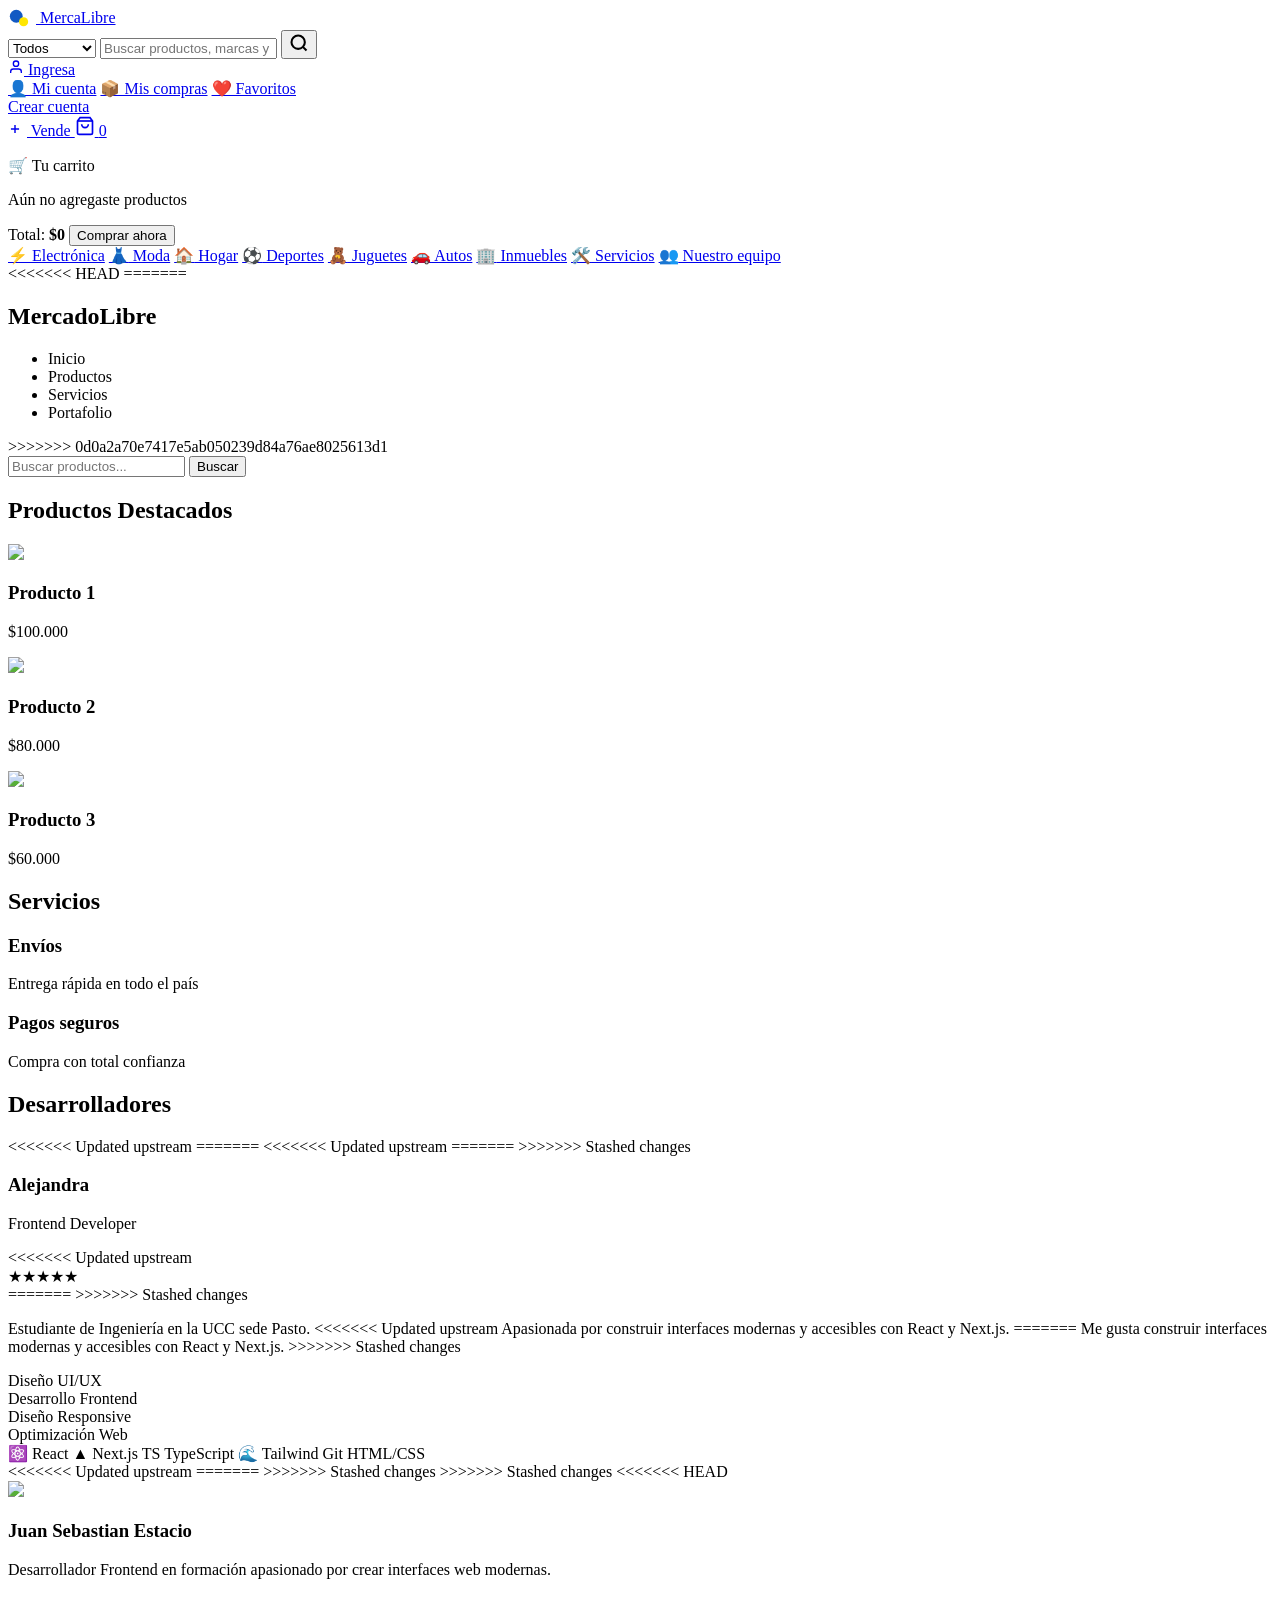
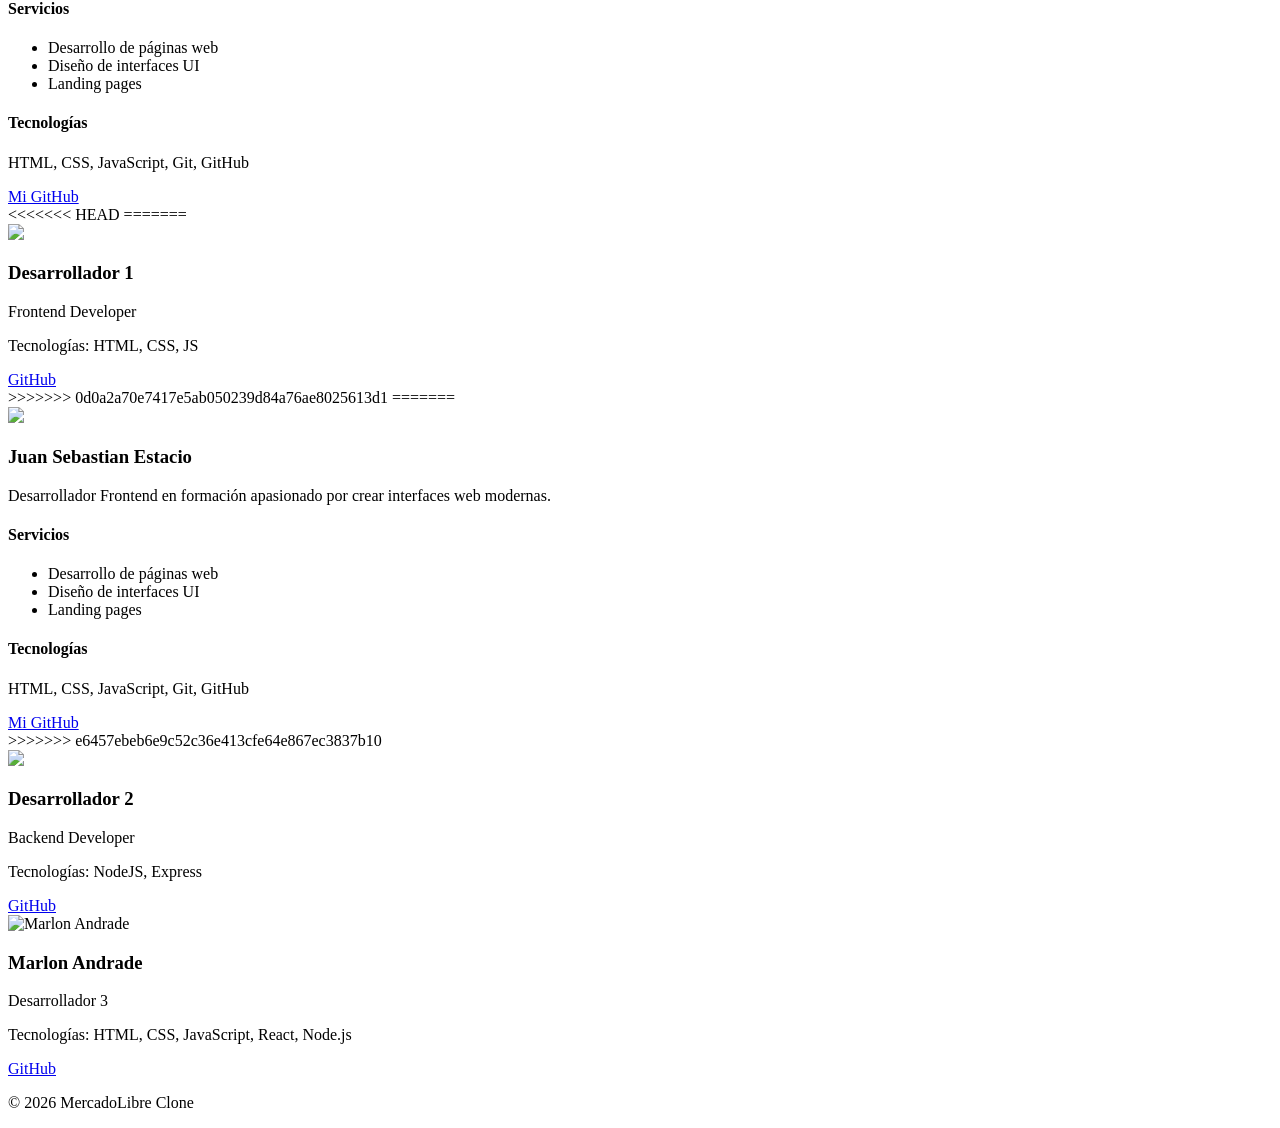
==== commit 3c196327: "feat: agrega portafolio de Alejandra" ====
--- a/index.html
+++ b/index.html
@@ -167,18 +167,30 @@
 
     <div class="dev-container">
 
+<<<<<<< Updated upstream
+=======
+<<<<<<< Updated upstream
+=======
+>>>>>>> Stashed changes
       <!-- ─── PORTAFOLIO DEV 1 ALEJANDRA ─── -->
 
     <div class="dev-card-title">
       <h3 class="dev-name">Alejandra</h3>
       <p class="dev-role">Frontend Developer</p>
+<<<<<<< Updated upstream
       <div class="dev-stars">★★★★★</div>
+=======
+>>>>>>> Stashed changes
     </div>
   </div>
 
   <p class="dev-desc">
     Estudiante de Ingeniería en la UCC sede Pasto.
+<<<<<<< Updated upstream
     Apasionada por construir interfaces modernas y accesibles con React y Next.js.
+=======
+    Me gusta construir interfaces modernas y accesibles con React y Next.js.
+>>>>>>> Stashed changes
   </p>
 
   <div class="dev-skills-row">
@@ -198,6 +210,10 @@
   </div>
 
 
+<<<<<<< Updated upstream
+=======
+>>>>>>> Stashed changes
+>>>>>>> Stashed changes
       <!--PORTAFOLIO DEV 2 -->
 <<<<<<< HEAD
 
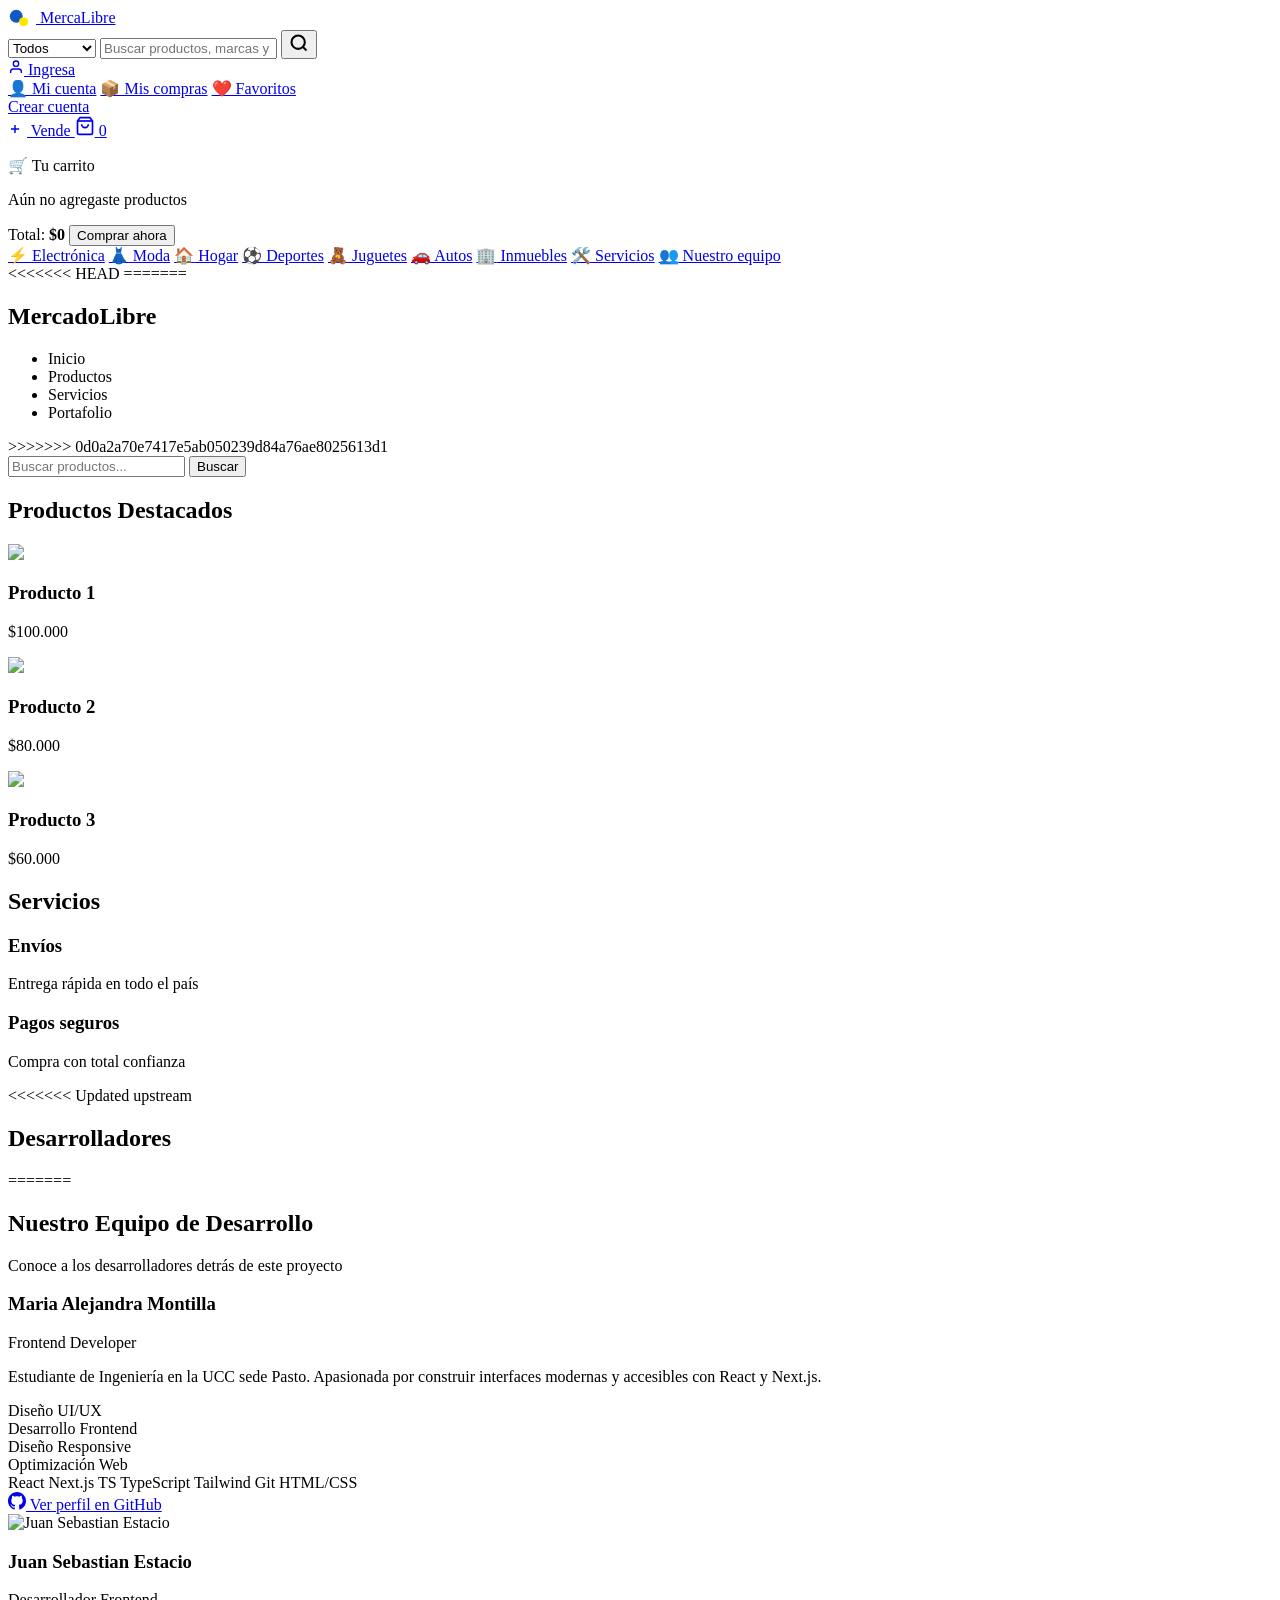
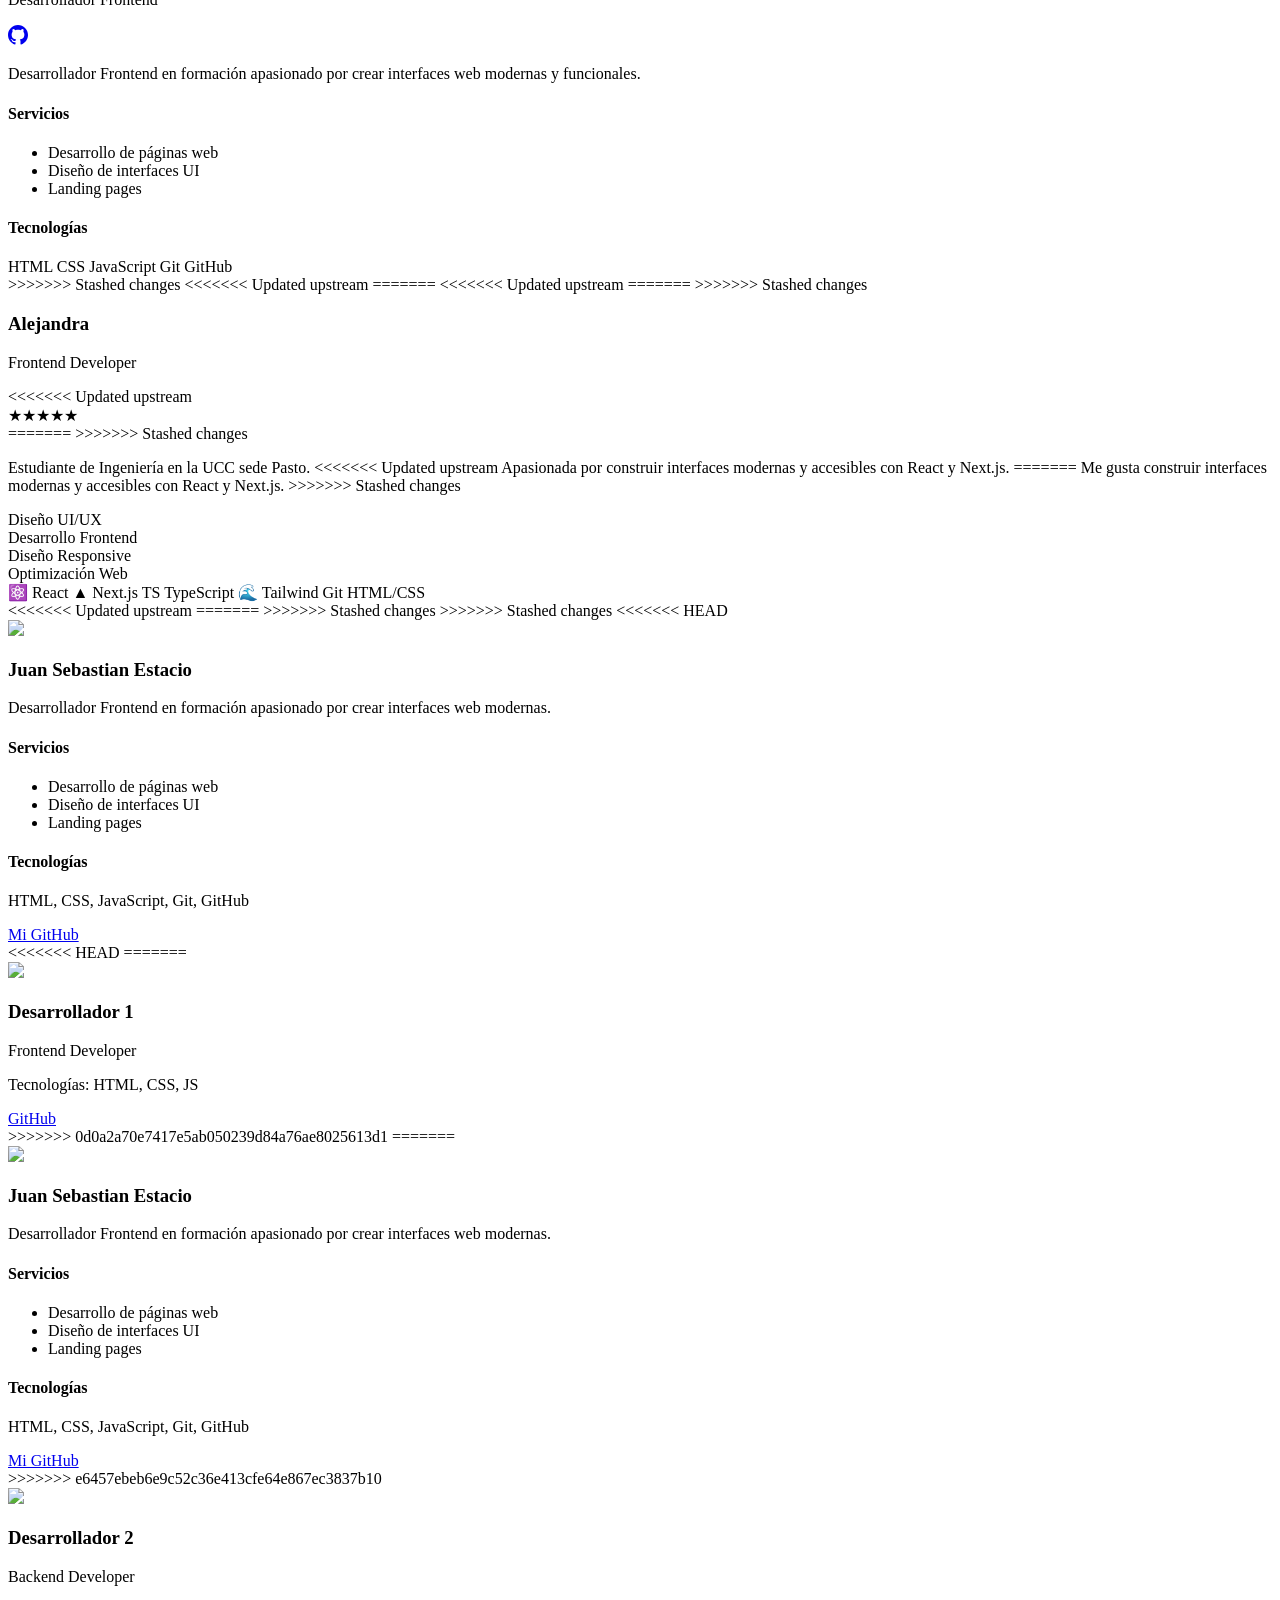
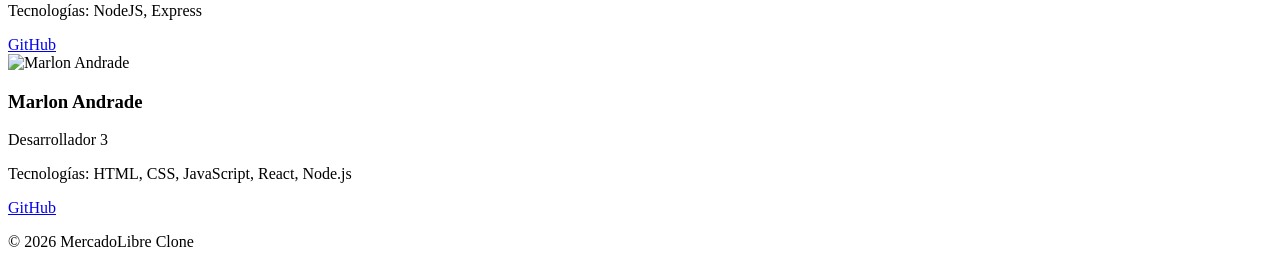
==== commit 91dc6ebb: "Cambios" ====
--- a/index.html
+++ b/index.html
@@ -161,11 +161,98 @@
   </section>
 
   <!-- PORTAFOLIO -->
+<<<<<<< Updated upstream
   <section class="portfolio">
 
     <h2>Desarrolladores</h2>
 
     <div class="dev-container">
+=======
+  <section class="portfolio" id="portafolio">
+    <div class="portfolio-container">
+      <h2 class="section-title">Nuestro Equipo de Desarrollo</h2>
+      <p class="section-subtitle">Conoce a los desarrolladores detrás de este proyecto</p>
+      <div class="dev-grid">
+
+<!-- ─── PORTAFOLIO DEV 1: ALEJANDRA ─── -->
+
+    <div class="dev-card-title">
+      <h3 class="dev-name">Maria Alejandra Montilla</h3>
+      <p class="dev-role">Frontend Developer</p>
+    </div>
+  </div>
+
+  <p class="dev-desc">
+    Estudiante de Ingeniería en la UCC sede Pasto.
+    Apasionada por construir interfaces modernas y accesibles con React y Next.js.
+  </p>
+
+  <div class="dev-skills-row">
+    <div class="dev-skill-item"> Diseño UI/UX</div>
+    <div class="dev-skill-item"> Desarrollo Frontend</div>
+    <div class="dev-skill-item"> Diseño Responsive</div>
+    <div class="dev-skill-item"> Optimización Web</div>
+  </div>
+
+  <div class="dev-techs">
+    <span class="tech-tag tech-react"> React</span>
+    <span class="tech-tag tech-next"> Next.js</span>
+    <span class="tech-tag tech-ts">TS TypeScript</span>
+    <span class="tech-tag tech-tw"> Tailwind</span>
+    <span class="tech-tag">Git</span>
+    <span class="tech-tag">HTML/CSS</span>
+  </div>
+
+  <a href="https://github.com/AlejandraMontillaucc" target="_blank" class="github-link github-link--ale">
+    <svg xmlns="http://www.w3.org/2000/svg" width="18" height="18" fill="currentColor" viewBox="0 0 24 24">
+      <path d="M12 0C5.37 0 0 5.37 0 12c0 5.3 3.438 9.8 8.205 11.385.6.113.82-.258.82-.577 0-.285-.01-1.04-.015-2.04-3.338.724-4.042-1.61-4.042-1.61-.546-1.385-1.335-1.755-1.335-1.755-1.087-.744.084-.729.084-.729 1.205.084 1.838 1.236 1.838 1.236 1.07 1.835 2.809 1.305 3.495.998.108-.776.417-1.305.76-1.605-2.665-.3-5.466-1.332-5.466-5.93 0-1.31.465-2.38 1.235-3.22-.135-.303-.54-1.523.105-3.176 0 0 1.005-.322 3.3 1.23.96-.267 1.98-.399 3-.405 1.02.006 2.04.138 3 .405 2.28-1.552 3.285-1.23 3.285-1.23.645 1.653.24 2.873.12 3.176.765.84 1.23 1.91 1.23 3.22 0 4.61-2.805 5.625-5.475 5.92.42.36.81 1.096.81 2.22 0 1.606-.015 2.896-.015 3.286 0 .315.21.69.825.57C20.565 21.795 24 17.295 24 12c0-6.63-5.37-12-12-12"/>
+    </svg>
+    Ver perfil en GitHub
+  </a>
+</div>
+        <!--PORTAFOLIO DEV 2 - Juan Sebastian -->
+        <div class="dev-card">
+          <div class="dev-header">
+            <div class="dev-avatar">
+              <img src="https://via.placeholder.com/120" alt="Juan Sebastian Estacio">
+            </div>
+            <div class="dev-info">
+              <h3>Juan Sebastian Estacio</h3>
+              <p class="dev-role">Desarrollador Frontend</p>
+              <div class="dev-social">
+                <a href="https://github.com/JuanSebastianE23" target="_blank" class="social-link">
+                  <svg width="20" height="20" fill="currentColor" viewBox="0 0 24 24">
+                    <path d="M12 0c-6.626 0-12 5.373-12 12 0 5.302 3.438 9.8 8.207 11.387.599.111.793-.261.793-.577v-2.234c-3.338.726-4.033-1.416-4.033-1.416-.546-1.387-1.333-1.756-1.333-1.756-1.089-.745.083-.729.083-.729 1.205.084 1.839 1.237 1.839 1.237 1.07 1.834 2.807 1.304 3.492.997.107-.775.418-1.305.762-1.604-2.665-.305-5.467-1.334-5.467-5.931 0-1.311.469-2.381 1.236-3.221-.124-.303-.535-1.524.117-3.176 0 0 1.008-.322 3.301 1.23.957-.266 1.983-.399 3.003-.404 1.02.005 2.047.138 3.006.404 2.291-1.552 3.297-1.23 3.297-1.23.653 1.653.242 2.874.118 3.176.77.84 1.235 1.911 1.235 3.221 0 4.609-2.807 5.624-5.479 5.921.43.372.823 1.102.823 2.222v3.293c0 .319.192.694.801.576 4.765-1.589 8.199-6.086 8.199-11.386 0-6.627-5.373-12-12-12z"/>
+                  </svg>
+                </a>
+              </div>
+            </div>
+          </div>
+          <div class="dev-body">
+            <p class="dev-description">Desarrollador Frontend en formación apasionado por crear interfaces web modernas y funcionales.</p>
+            
+            <div class="dev-section">
+              <h4>Servicios</h4>
+              <ul class="dev-list">
+                <li>Desarrollo de páginas web</li>
+                <li>Diseño de interfaces UI</li>
+                <li>Landing pages</li>
+              </ul>
+            </div>
+            
+            <div class="dev-section">
+              <h4>Tecnologías</h4>
+              <div class="tech-tags">
+                <span class="tech-tag">HTML</span>
+                <span class="tech-tag">CSS</span>
+                <span class="tech-tag">JavaScript</span>
+                <span class="tech-tag">Git</span>
+                <span class="tech-tag">GitHub</span>
+              </div>
+            </div>
+          </div>
+        </div>
+>>>>>>> Stashed changes
 
 <<<<<<< Updated upstream
 =======
